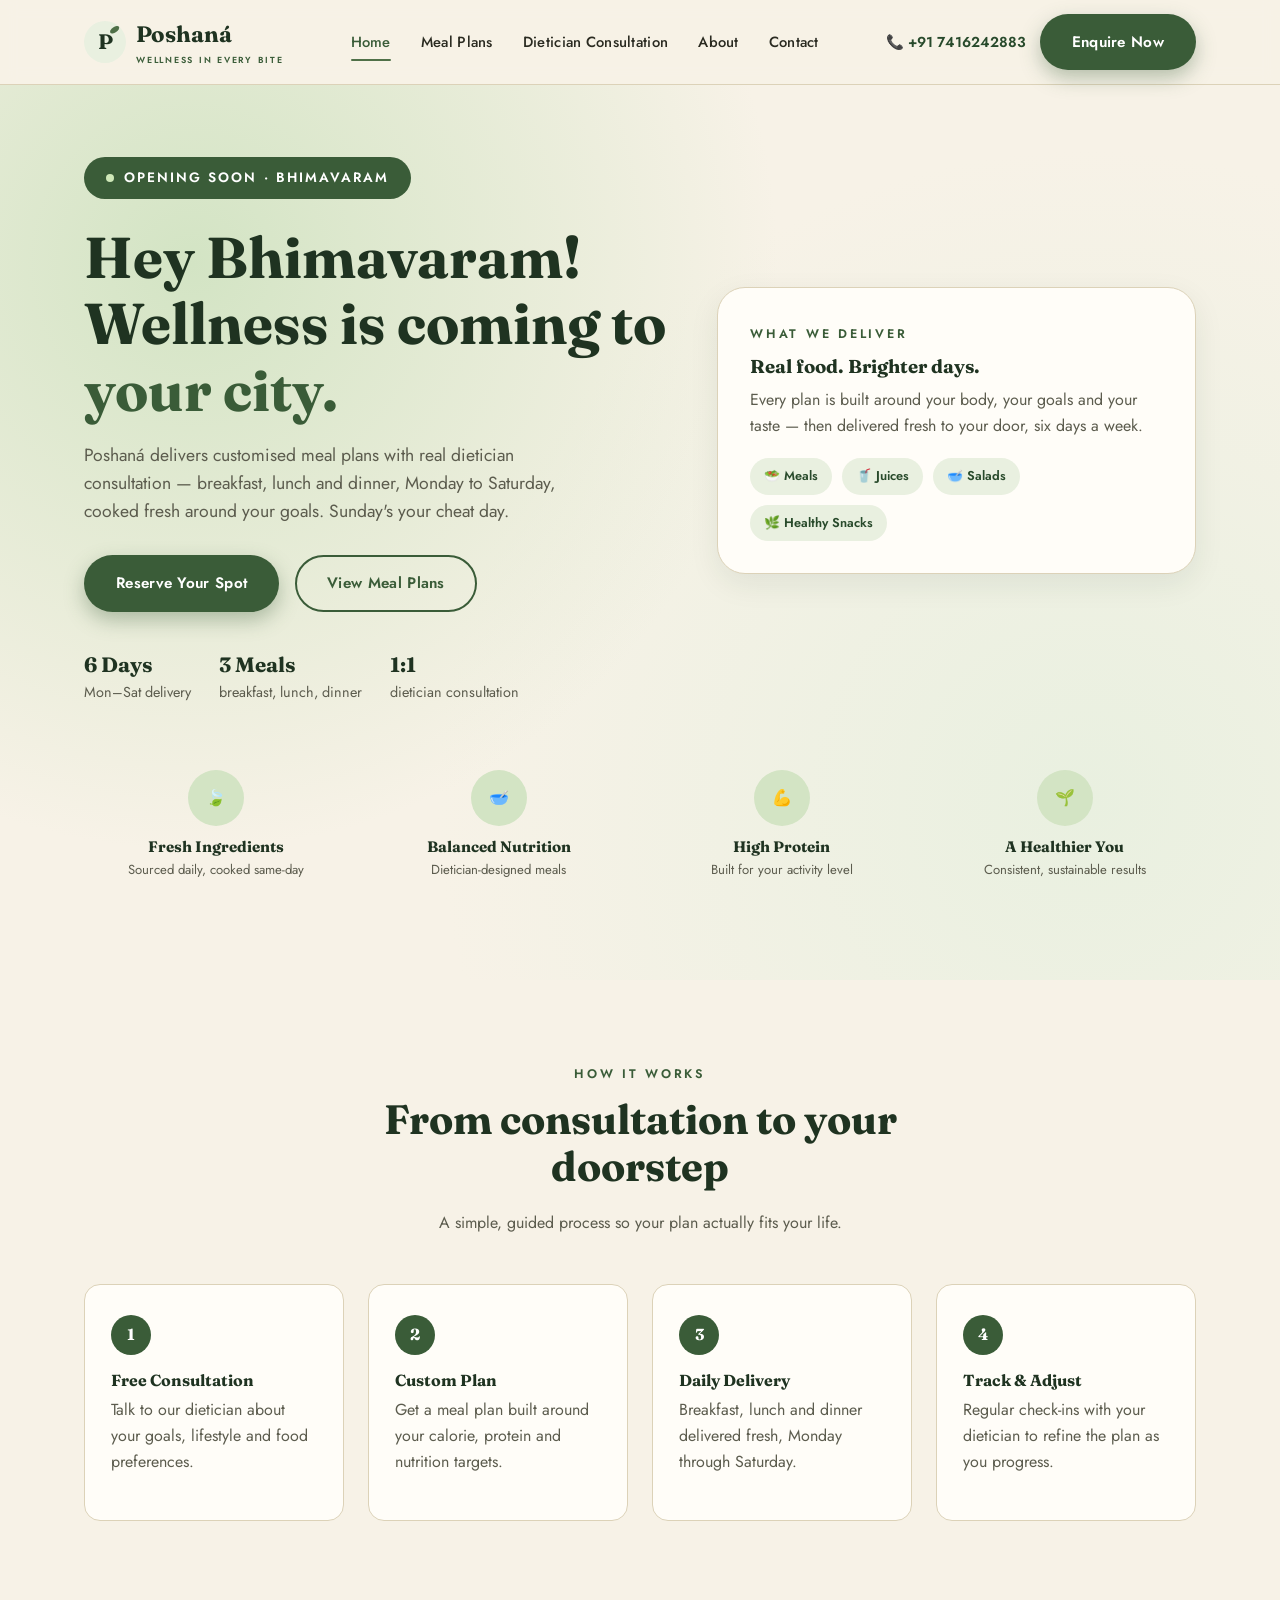
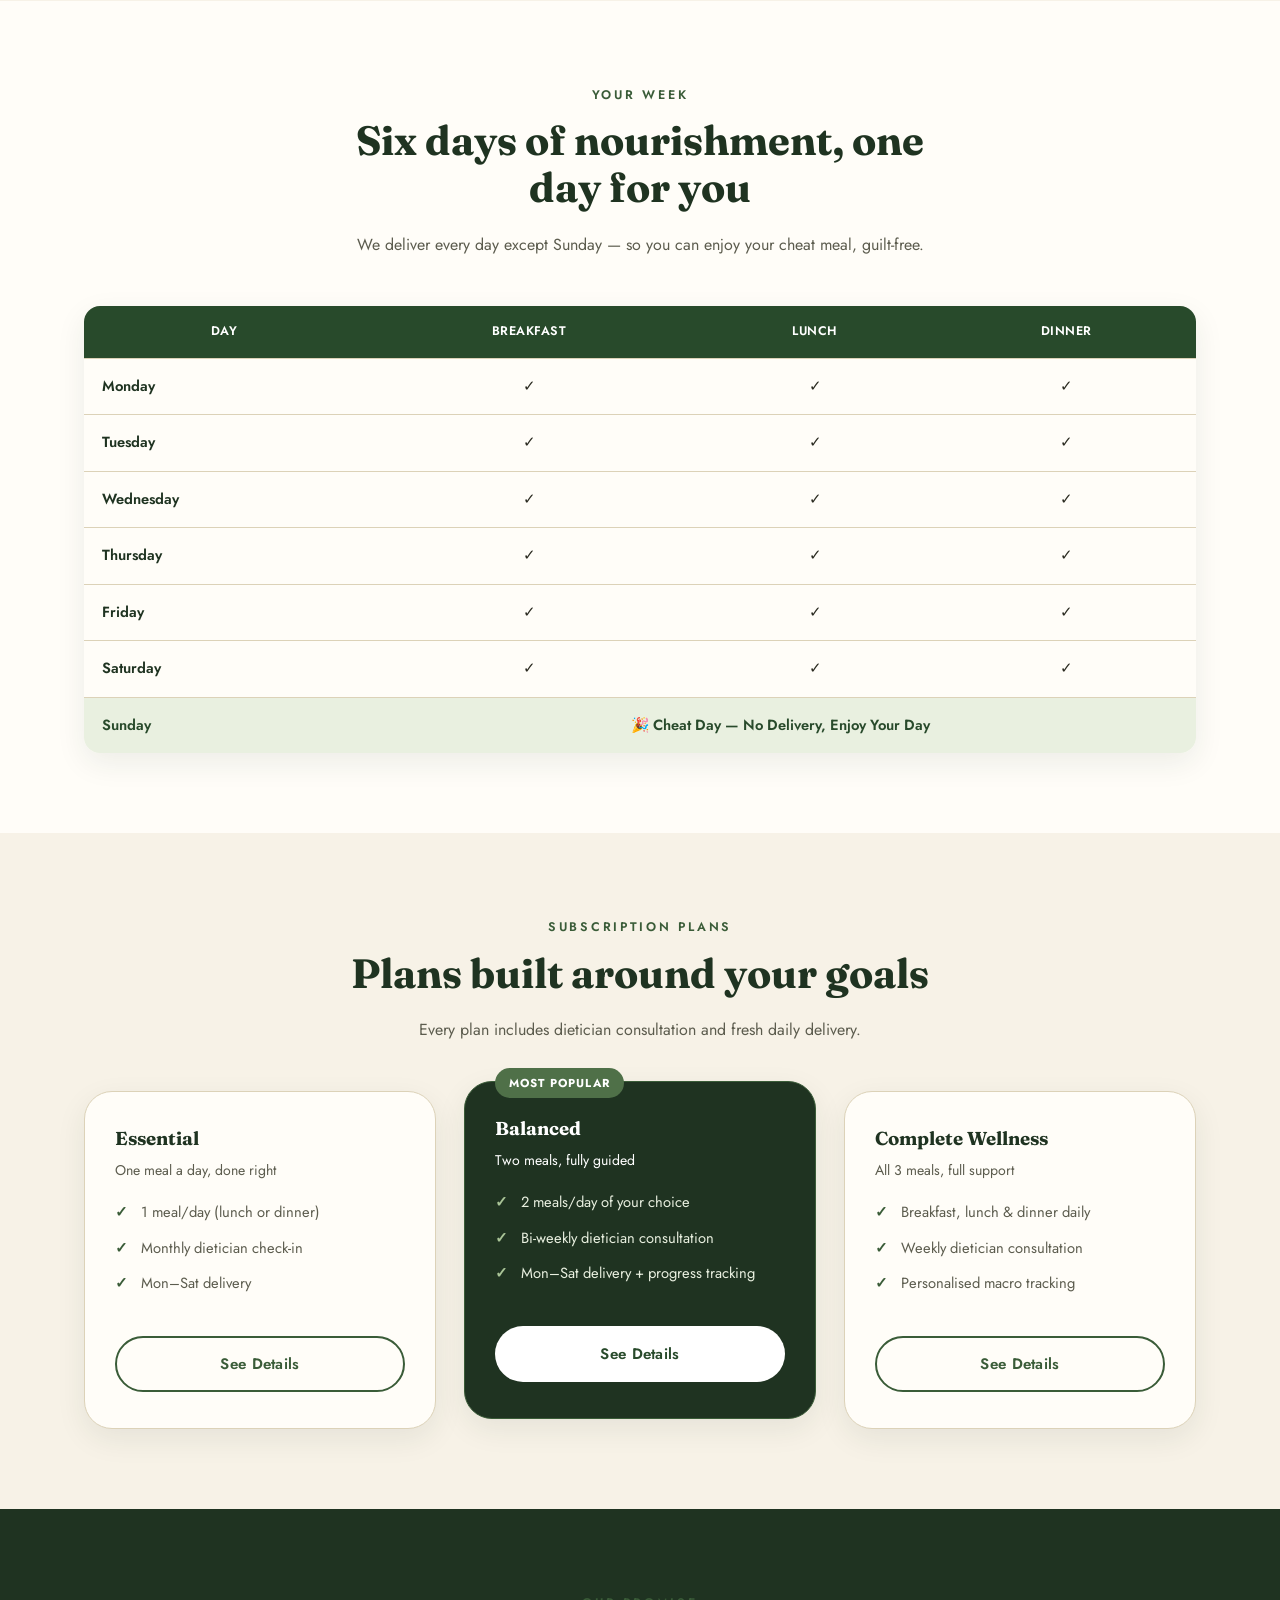
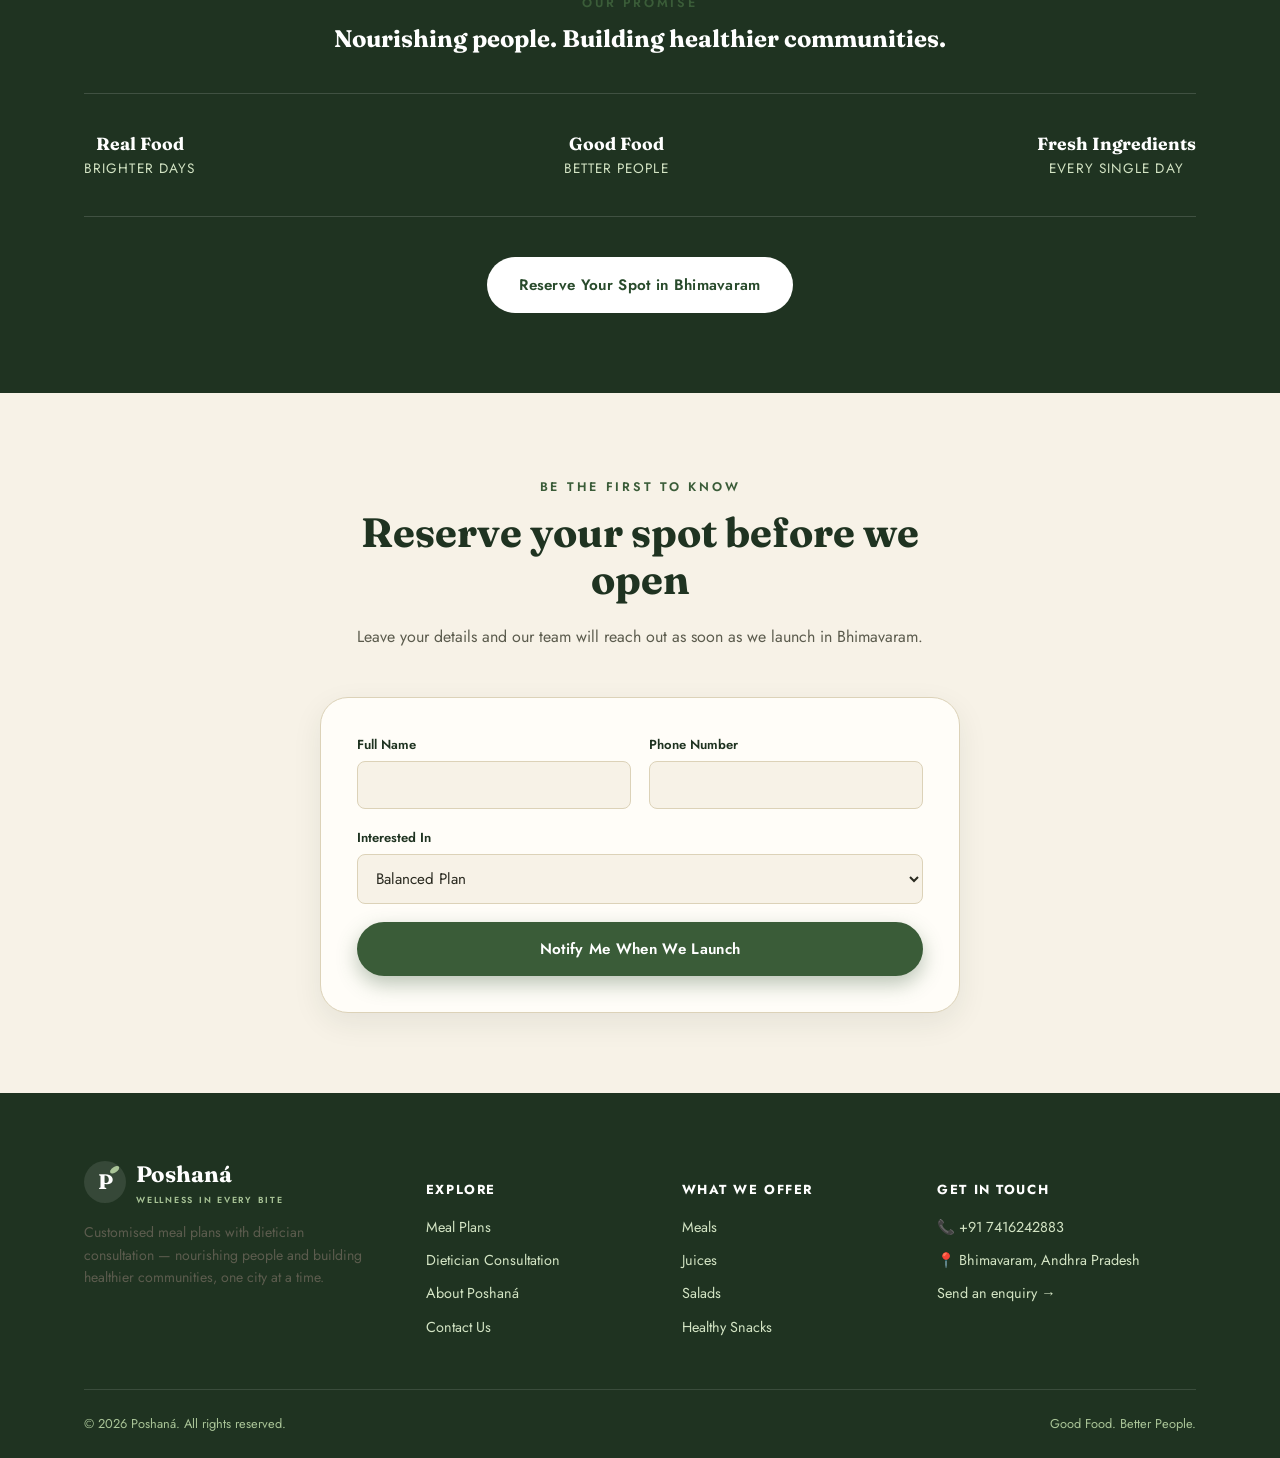
==== index.html @ fd6fdb82 "Build multi-page Poshana website Home, Meal Plans, Dietician Consultation, About and Contact pages w" ====
<!DOCTYPE html>
<html lang="en">
<head>
<meta charset="UTF-8">
<meta name="viewport" content="width=device-width, initial-scale=1.0">
<title>Poshaná | Wellness in Every Bite — Opening Soon in Bhimavaram</title>
<meta name="description" content="Poshaná delivers customised meal plans with dietician consultation — breakfast, lunch and dinner, Monday to Saturday. Opening soon in Bhimavaram.">
<link rel="icon" href="data:image/svg+xml,<svg xmlns=%22http://www.w3.org/2000/svg%22 viewBox=%220 0 48 48%22><circle cx=%2224%22 cy=%2224%22 r=%2224%22 fill=%22%23284a2b%22/><text x=%2224%22 y=%2233%22 text-anchor=%22middle%22 font-family=%22Georgia,serif%22 font-size=%2226%22 font-weight=%22700%22 fill=%22%23fff%22>P</text></svg>">
<link rel="preconnect" href="https://fonts.googleapis.com">
<link rel="preconnect" href="https://fonts.gstatic.com" crossorigin>
<link href="https://fonts.googleapis.com/css2?family=Fraunces:opsz,wght@9..144,500;9..144,600;9..144,700&family=Jost:wght@400;500;600;700&display=swap" rel="stylesheet">
<link rel="stylesheet" href="css/styles.css">
</head>
<body>

<header class="site-header">
  <nav class="nav">
    <a href="index.html" class="brand">
      <svg class="brand-mark" viewBox="0 0 48 48" xmlns="http://www.w3.org/2000/svg" aria-hidden="true">
        <circle cx="24" cy="24" r="24" fill="var(--green-100)"/>
        <text x="24" y="32" text-anchor="middle" font-family="Fraunces, serif" font-size="24" font-weight="700" fill="var(--green-900)">P</text>
        <ellipse cx="35" cy="10" rx="6" ry="3" fill="var(--green-600)" transform="rotate(-35 35 10)"/>
      </svg>
      <span class="brand-text">Poshaná<small>Wellness in Every Bite</small></span>
    </a>
    <ul class="nav-links">
      <li><a href="index.html">Home</a></li>
      <li><a href="plans.html">Meal Plans</a></li>
      <li><a href="dietician.html">Dietician Consultation</a></li>
      <li><a href="about.html">About</a></li>
      <li><a href="contact.html">Contact</a></li>
      <li class="nav-links-mobile"><a href="tel:+917416242883">📞 +91 7416242883</a></li>
      <li class="nav-links-mobile"><a href="contact.html#enquire" class="btn btn-primary btn-block">Enquire Now</a></li>
    </ul>
    <div class="nav-cta">
      <a href="tel:+917416242883" class="nav-phone nav-phone-text">📞 +91 7416242883</a>
      <a href="contact.html#enquire" class="btn btn-primary">Enquire Now</a>
      <button class="nav-toggle" aria-label="Toggle menu"><span></span><span></span><span></span></button>
    </div>
  </nav>
</header>

<section class="hero">
  <div class="container">
    <div class="hero-grid">
      <div>
        <span class="hero-badge"><span class="dot"></span> Opening Soon · Bhimavaram</span>
        <h1>Hey Bhimavaram! Wellness is coming to <span class="accent">your city.</span></h1>
        <p class="hero-lede">Poshaná delivers customised meal plans with real dietician consultation — breakfast, lunch and dinner, Monday to Saturday, cooked fresh around your goals. Sunday's your cheat day.</p>
        <div class="hero-actions">
          <a href="contact.html#enquire" class="btn btn-primary">Reserve Your Spot</a>
          <a href="plans.html" class="btn btn-outline">View Meal Plans</a>
        </div>
        <div class="hero-meta">
          <div><strong>6 Days</strong> Mon–Sat delivery</div>
          <div><strong>3 Meals</strong> breakfast, lunch, dinner</div>
          <div><strong>1:1</strong> dietician consultation</div>
        </div>
      </div>
      <div class="hero-art">
        <span class="eyebrow">What we deliver</span>
        <h3>Real food. Brighter days.</h3>
        <p>Every plan is built around your body, your goals and your taste — then delivered fresh to your door, six days a week.</p>
        <div class="hero-tags">
          <span class="hero-tag">🥗 Meals</span>
          <span class="hero-tag">🥤 Juices</span>
          <span class="hero-tag">🥣 Salads</span>
          <span class="hero-tag">🌿 Healthy Snacks</span>
        </div>
      </div>
    </div>

    <div class="feature-strip">
      <div class="feature-item">
        <div class="feature-icon">🍃</div>
        <h4>Fresh Ingredients</h4>
        <p>Sourced daily, cooked same-day</p>
      </div>
      <div class="feature-item">
        <div class="feature-icon">🥣</div>
        <h4>Balanced Nutrition</h4>
        <p>Dietician-designed meals</p>
      </div>
      <div class="feature-item">
        <div class="feature-icon">💪</div>
        <h4>High Protein</h4>
        <p>Built for your activity level</p>
      </div>
      <div class="feature-item">
        <div class="feature-icon">🌱</div>
        <h4>A Healthier You</h4>
        <p>Consistent, sustainable results</p>
      </div>
    </div>
  </div>
</section>

<section class="section">
  <div class="container">
    <div class="section-header">
      <span class="eyebrow">How it works</span>
      <h2>From consultation to your doorstep</h2>
      <p>A simple, guided process so your plan actually fits your life.</p>
    </div>
    <div class="grid-4">
      <div class="step-card">
        <div class="step-num">1</div>
        <h4>Free Consultation</h4>
        <p>Talk to our dietician about your goals, lifestyle and food preferences.</p>
      </div>
      <div class="step-card">
        <div class="step-num">2</div>
        <h4>Custom Plan</h4>
        <p>Get a meal plan built around your calorie, protein and nutrition targets.</p>
      </div>
      <div class="step-card">
        <div class="step-num">3</div>
        <h4>Daily Delivery</h4>
        <p>Breakfast, lunch and dinner delivered fresh, Monday through Saturday.</p>
      </div>
      <div class="step-card">
        <div class="step-num">4</div>
        <h4>Track & Adjust</h4>
        <p>Regular check-ins with your dietician to refine the plan as you progress.</p>
      </div>
    </div>
  </div>
</section>

<section class="section section-alt">
  <div class="container">
    <div class="section-header">
      <span class="eyebrow">Your week</span>
      <h2>Six days of nourishment, one day for you</h2>
      <p>We deliver every day except Sunday — so you can enjoy your cheat meal, guilt-free.</p>
    </div>
    <table class="schedule-table">
      <thead>
        <tr><th>Day</th><th>Breakfast</th><th>Lunch</th><th>Dinner</th></tr>
      </thead>
      <tbody>
        <tr><td class="day-name">Monday</td><td>✓</td><td>✓</td><td>✓</td></tr>
        <tr><td class="day-name">Tuesday</td><td>✓</td><td>✓</td><td>✓</td></tr>
        <tr><td class="day-name">Wednesday</td><td>✓</td><td>✓</td><td>✓</td></tr>
        <tr><td class="day-name">Thursday</td><td>✓</td><td>✓</td><td>✓</td></tr>
        <tr><td class="day-name">Friday</td><td>✓</td><td>✓</td><td>✓</td></tr>
        <tr><td class="day-name">Saturday</td><td>✓</td><td>✓</td><td>✓</td></tr>
        <tr class="cheat-day"><td class="day-name">Sunday</td><td colspan="3">🎉 Cheat Day — No Delivery, Enjoy Your Day</td></tr>
      </tbody>
    </table>
  </div>
</section>

<section class="section">
  <div class="container">
    <div class="section-header">
      <span class="eyebrow">Subscription plans</span>
      <h2>Plans built around your goals</h2>
      <p>Every plan includes dietician consultation and fresh daily delivery.</p>
    </div>
    <div class="grid-3">
      <div class="plan-card">
        <h3>Essential</h3>
        <p class="plan-tagline">One meal a day, done right</p>
        <ul class="plan-feature-list">
          <li>1 meal/day (lunch or dinner)</li>
          <li>Monthly dietician check-in</li>
          <li>Mon–Sat delivery</li>
        </ul>
        <a href="plans.html" class="btn btn-outline btn-block">See Details</a>
      </div>
      <div class="plan-card featured">
        <span class="plan-badge">Most Popular</span>
        <h3>Balanced</h3>
        <p class="plan-tagline">Two meals, fully guided</p>
        <ul class="plan-feature-list">
          <li>2 meals/day of your choice</li>
          <li>Bi-weekly dietician consultation</li>
          <li>Mon–Sat delivery + progress tracking</li>
        </ul>
        <a href="plans.html" class="btn btn-light btn-block">See Details</a>
      </div>
      <div class="plan-card">
        <h3>Complete Wellness</h3>
        <p class="plan-tagline">All 3 meals, full support</p>
        <ul class="plan-feature-list">
          <li>Breakfast, lunch & dinner daily</li>
          <li>Weekly dietician consultation</li>
          <li>Personalised macro tracking</li>
        </ul>
        <a href="plans.html" class="btn btn-outline btn-block">See Details</a>
      </div>
    </div>
  </div>
</section>

<section class="section section-dark">
  <div class="container text-center">
    <span class="eyebrow">Our promise</span>
    <h2>Nourishing people. Building healthier communities.</h2>
    <div class="mission-strip">
      <div><strong>Real Food</strong>Brighter Days</div>
      <div><strong>Good Food</strong>Better People</div>
      <div><strong>Fresh Ingredients</strong>Every Single Day</div>
    </div>
    <a href="contact.html#enquire" class="btn btn-light">Reserve Your Spot in Bhimavaram</a>
  </div>
</section>

<section class="section" id="enquire">
  <div class="container">
    <div class="section-header">
      <span class="eyebrow">Be the first to know</span>
      <h2>Reserve your spot before we open</h2>
      <p>Leave your details and our team will reach out as soon as we launch in Bhimavaram.</p>
    </div>
    <div class="form-wrap" style="max-width:640px;margin:0 auto;">
      <form class="enquiry-form" data-source="home-hero">
        <div class="form-row">
          <div class="field">
            <label for="h-name">Full Name</label>
            <input type="text" id="h-name" name="name" required>
          </div>
          <div class="field">
            <label for="h-phone">Phone Number</label>
            <input type="tel" id="h-phone" name="phone" required>
          </div>
        </div>
        <div class="field">
          <label for="h-plan">Interested In</label>
          <select id="h-plan" name="plan">
            <option value="Essential">Essential Plan</option>
            <option value="Balanced" selected>Balanced Plan</option>
            <option value="Complete Wellness">Complete Wellness Plan</option>
            <option value="Not sure yet">Not sure yet</option>
          </select>
        </div>
        <button type="submit" class="btn btn-primary btn-block">Notify Me When We Launch</button>
        <p class="form-status"></p>
      </form>
    </div>
  </div>
</section>

<footer class="site-footer">
  <div class="container">
    <div class="footer-grid">
      <div class="footer-brand">
        <a href="index.html" class="brand">
          <svg class="brand-mark" viewBox="0 0 48 48" xmlns="http://www.w3.org/2000/svg" aria-hidden="true">
            <circle cx="24" cy="24" r="24" fill="rgba(255,255,255,0.1)"/>
            <text x="24" y="32" text-anchor="middle" font-family="Fraunces, serif" font-size="24" font-weight="700" fill="#fff">P</text>
            <ellipse cx="35" cy="10" rx="6" ry="3" fill="var(--green-300)" transform="rotate(-35 35 10)"/>
          </svg>
          <span class="brand-text">Poshaná<small>Wellness in Every Bite</small></span>
        </a>
        <p class="footer-about">Customised meal plans with dietician consultation — nourishing people and building healthier communities, one city at a time.</p>
      </div>
      <div class="footer-col">
        <h5>Explore</h5>
        <ul>
          <li><a href="plans.html">Meal Plans</a></li>
          <li><a href="dietician.html">Dietician Consultation</a></li>
          <li><a href="about.html">About Poshaná</a></li>
          <li><a href="contact.html">Contact Us</a></li>
        </ul>
      </div>
      <div class="footer-col">
        <h5>What We Offer</h5>
        <ul>
          <li>Meals</li>
          <li>Juices</li>
          <li>Salads</li>
          <li>Healthy Snacks</li>
        </ul>
      </div>
      <div class="footer-col">
        <h5>Get In Touch</h5>
        <ul>
          <li>📞 <a href="tel:+917416242883">+91 7416242883</a></li>
          <li>📍 Bhimavaram, Andhra Pradesh</li>
          <li><a href="contact.html#enquire">Send an enquiry →</a></li>
        </ul>
      </div>
    </div>
    <div class="footer-bottom">
      <span>© <span class="current-year">2026</span> Poshaná. All rights reserved.</span>
      <span>Good Food. Better People.</span>
    </div>
  </div>
</footer>

<script type="module" src="js/firebase.js"></script>
<script src="js/script.js"></script>
</body>
</html>
---- css/styles.css ----
/* ============================================
   Poshaná — Wellness in Every Bite
   Shared stylesheet
   ============================================ */

:root {
  --cream: #f7f2e7;
  --cream-dark: #eee5d2;
  --paper: #fffdf8;
  --green-900: #1f3321;
  --green-800: #284a2b;
  --green-700: #3a5c38;
  --green-600: #4f7048;
  --green-300: #a9c497;
  --green-200: #d3e4c4;
  --green-100: #e9f0e0;
  --text: #2a2a20;
  --text-muted: #5c5c4e;
  --border: #dcd2b8;
  --shadow: 0 10px 30px rgba(31, 51, 33, 0.08);
  --radius-sm: 8px;
  --radius-md: 16px;
  --radius-lg: 28px;
  --font-display: "Fraunces", Georgia, serif;
  --font-body: "Jost", "Segoe UI", sans-serif;
}

* { box-sizing: border-box; }

html { scroll-behavior: smooth; }

body {
  margin: 0;
  font-family: var(--font-body);
  color: var(--text);
  background: var(--cream);
  line-height: 1.6;
}

img { max-width: 100%; display: block; }

a { color: inherit; text-decoration: none; }

ul { margin: 0; padding: 0; list-style: none; }

h1, h2, h3, h4 {
  font-family: var(--font-display);
  color: var(--green-900);
  margin: 0 0 0.5em;
  line-height: 1.15;
}

p { margin: 0 0 1em; color: var(--text-muted); }

.container {
  width: 100%;
  max-width: 1160px;
  margin: 0 auto;
  padding: 0 24px;
}

.eyebrow {
  display: inline-block;
  font-family: var(--font-body);
  font-size: 0.78rem;
  font-weight: 600;
  letter-spacing: 0.22em;
  text-transform: uppercase;
  color: var(--green-700);
  margin-bottom: 0.9em;
}

.section {
  padding: 80px 0;
}

.section-header {
  max-width: 640px;
  margin: 0 auto 48px;
  text-align: center;
}

.section-header h2 { font-size: clamp(1.8rem, 3.2vw, 2.6rem); }

.section-alt { background: var(--paper); }

.section-dark {
  background: var(--green-900);
  color: var(--green-100);
}
.section-dark h2, .section-dark h3 { color: #fff; }
.section-dark p { color: var(--green-200); }

/* Buttons */
.btn {
  display: inline-flex;
  align-items: center;
  gap: 8px;
  padding: 14px 30px;
  border-radius: 999px;
  font-family: var(--font-body);
  font-weight: 600;
  font-size: 0.95rem;
  letter-spacing: 0.02em;
  border: 2px solid transparent;
  cursor: pointer;
  transition: transform 0.15s ease, box-shadow 0.15s ease, background 0.15s ease, color 0.15s ease;
}
.btn:hover { transform: translateY(-2px); }

.btn-primary {
  background: var(--green-700);
  color: #fff;
  box-shadow: 0 8px 20px rgba(58, 92, 56, 0.35);
}
.btn-primary:hover { background: var(--green-800); }

.btn-outline {
  background: transparent;
  border-color: var(--green-700);
  color: var(--green-700);
}
.btn-outline:hover { background: var(--green-700); color: #fff; }

.btn-light {
  background: #fff;
  color: var(--green-800);
}
.btn-light:hover { background: var(--green-100); }

.btn-block { width: 100%; justify-content: center; }

/* ============ Header ============ */
.site-header {
  position: sticky;
  top: 0;
  z-index: 50;
  background: rgba(247, 242, 231, 0.92);
  backdrop-filter: blur(8px);
  border-bottom: 1px solid var(--border);
}

.nav {
  display: flex;
  align-items: center;
  justify-content: space-between;
  padding: 14px 24px;
  max-width: 1160px;
  margin: 0 auto;
}

.brand { display: flex; align-items: center; gap: 10px; }
.brand-mark {
  width: 42px;
  height: 42px;
  flex-shrink: 0;
}
.brand-text {
  font-family: var(--font-display);
  font-weight: 700;
  font-size: 1.4rem;
  color: var(--green-900);
}
.brand-text small {
  display: block;
  font-family: var(--font-body);
  font-size: 0.55rem;
  font-weight: 600;
  letter-spacing: 0.2em;
  color: var(--green-700);
  text-transform: uppercase;
}

.nav-links {
  display: flex;
  align-items: center;
  gap: 30px;
}
.nav-links a {
  font-size: 0.92rem;
  font-weight: 500;
  letter-spacing: 0.02em;
  color: var(--text);
  position: relative;
  padding: 6px 0;
}
.nav-links a:hover, .nav-links a.active { color: var(--green-700); }
.nav-links a.active::after {
  content: "";
  position: absolute;
  left: 0; right: 0; bottom: -2px;
  height: 2px;
  background: var(--green-600);
  border-radius: 2px;
}

.nav-cta { display: flex; align-items: center; gap: 14px; }
.nav-phone {
  display: flex;
  align-items: center;
  gap: 6px;
  font-size: 0.9rem;
  font-weight: 600;
  color: var(--green-800);
}

.nav-toggle {
  display: none;
  flex-direction: column;
  gap: 5px;
  background: none;
  border: none;
  cursor: pointer;
  padding: 6px;
}
.nav-toggle span {
  width: 24px;
  height: 2px;
  background: var(--green-900);
  border-radius: 2px;
}

/* ============ Hero ============ */
.hero {
  position: relative;
  overflow: hidden;
  padding: 72px 0 90px;
  background:
    radial-gradient(circle at 15% 20%, var(--green-200) 0%, transparent 45%),
    radial-gradient(circle at 85% 80%, var(--green-100) 0%, transparent 50%),
    var(--cream);
}

.hero-badge {
  display: inline-flex;
  align-items: center;
  gap: 10px;
  background: var(--green-700);
  color: #fff;
  padding: 10px 22px;
  border-radius: 999px;
  font-size: 0.85rem;
  font-weight: 600;
  letter-spacing: 0.15em;
  text-transform: uppercase;
  margin-bottom: 26px;
}
.hero-badge .dot {
  width: 8px; height: 8px;
  border-radius: 50%;
  background: #cfe8b8;
  animation: pulse 1.6s infinite;
}
@keyframes pulse {
  0%, 100% { opacity: 1; transform: scale(1); }
  50% { opacity: 0.4; transform: scale(1.4); }
}

.hero-grid {
  display: grid;
  grid-template-columns: 1.1fr 0.9fr;
  gap: 48px;
  align-items: center;
}

.hero h1 {
  font-size: clamp(2.4rem, 5vw, 3.6rem);
  margin-bottom: 0.3em;
}
.hero h1 .accent { color: var(--green-700); }

.hero-lede {
  font-size: 1.1rem;
  max-width: 480px;
}

.hero-actions {
  display: flex;
  flex-wrap: wrap;
  gap: 16px;
  margin-top: 30px;
}

.hero-meta {
  margin-top: 36px;
  display: flex;
  gap: 28px;
  flex-wrap: wrap;
}
.hero-meta div { font-size: 0.9rem; color: var(--text-muted); }
.hero-meta strong { display: block; color: var(--green-900); font-family: var(--font-display); font-size: 1.3rem; }

.hero-art {
  position: relative;
  background: var(--paper);
  border-radius: var(--radius-lg);
  box-shadow: var(--shadow);
  padding: 32px;
  border: 1px solid var(--border);
}
.hero-art-leaf {
  position: absolute;
  top: -30px; right: -20px;
  width: 90px;
  opacity: 0.5;
}
.hero-tags {
  display: flex;
  flex-wrap: wrap;
  gap: 10px;
  margin-top: 20px;
}
.hero-tag {
  background: var(--green-100);
  color: var(--green-800);
  font-size: 0.8rem;
  font-weight: 600;
  padding: 8px 14px;
  border-radius: 999px;
}

/* ============ Feature strip ============ */
.feature-strip {
  display: grid;
  grid-template-columns: repeat(4, 1fr);
  gap: 20px;
  margin-top: 56px;
}
.feature-item {
  text-align: center;
  padding: 10px;
}
.feature-icon {
  width: 56px; height: 56px;
  margin: 0 auto 12px;
  border-radius: 50%;
  background: var(--green-200);
  display: flex; align-items: center; justify-content: center;
  color: var(--green-800);
}
.feature-item h4 { font-size: 0.95rem; margin-bottom: 0.2em; }
.feature-item p { font-size: 0.82rem; margin: 0; }

/* ============ Cards ============ */
.grid-3 { display: grid; grid-template-columns: repeat(3, 1fr); gap: 28px; }
.grid-2 { display: grid; grid-template-columns: repeat(2, 1fr); gap: 28px; }
.grid-4 { display: grid; grid-template-columns: repeat(4, 1fr); gap: 24px; }

.card {
  background: var(--paper);
  border: 1px solid var(--border);
  border-radius: var(--radius-md);
  padding: 32px;
  box-shadow: var(--shadow);
}

.step-card {
  position: relative;
  background: var(--paper);
  border: 1px solid var(--border);
  border-radius: var(--radius-md);
  padding: 30px 26px;
}
.step-num {
  display: inline-flex;
  align-items: center;
  justify-content: center;
  width: 40px; height: 40px;
  border-radius: 50%;
  background: var(--green-700);
  color: #fff;
  font-family: var(--font-display);
  font-weight: 700;
  margin-bottom: 16px;
}

/* ============ Plan cards ============ */
.plan-card {
  background: var(--paper);
  border: 1px solid var(--border);
  border-radius: var(--radius-lg);
  padding: 36px 30px;
  display: flex;
  flex-direction: column;
  box-shadow: var(--shadow);
  position: relative;
}
.plan-card.featured {
  border-color: var(--green-700);
  background: var(--green-900);
  color: #fff;
  transform: translateY(-10px);
}
.plan-card.featured h3, .plan-card.featured .plan-tagline { color: #fff; }
.plan-card.featured .plan-feature-list li { color: var(--green-100); }
.plan-card.featured .plan-feature-list li::before { color: var(--green-300); }
.plan-badge {
  position: absolute;
  top: -14px; left: 30px;
  background: var(--green-600);
  color: #fff;
  font-size: 0.72rem;
  font-weight: 700;
  letter-spacing: 0.1em;
  text-transform: uppercase;
  padding: 6px 14px;
  border-radius: 999px;
}
.plan-tagline { font-size: 0.88rem; color: var(--text-muted); margin-bottom: 20px; }
.plan-feature-list { margin: 0 0 28px; flex-grow: 1; }
.plan-feature-list li {
  padding-left: 26px;
  position: relative;
  margin-bottom: 12px;
  font-size: 0.92rem;
  color: var(--text-muted);
}
.plan-feature-list li::before {
  content: "✓";
  position: absolute;
  left: 0;
  color: var(--green-700);
  font-weight: 700;
}

/* ============ Schedule table ============ */
.schedule-table {
  width: 100%;
  border-collapse: collapse;
  background: var(--paper);
  border-radius: var(--radius-md);
  overflow: hidden;
  box-shadow: var(--shadow);
}
.schedule-table th, .schedule-table td {
  padding: 16px 18px;
  text-align: center;
  border-bottom: 1px solid var(--border);
  font-size: 0.92rem;
}
.schedule-table thead th {
  background: var(--green-800);
  color: #fff;
  font-weight: 600;
  letter-spacing: 0.04em;
  text-transform: uppercase;
  font-size: 0.78rem;
}
.schedule-table tbody tr:last-child td { border-bottom: none; }
.schedule-table tbody tr.cheat-day { background: var(--green-100); }
.schedule-table tbody tr.cheat-day td { font-weight: 600; color: var(--green-800); }
.schedule-table td.day-name { font-weight: 600; text-align: left; color: var(--green-900); }

/* ============ Values / mission ============ */
.mission-strip {
  display: flex;
  justify-content: space-between;
  gap: 24px;
  flex-wrap: wrap;
  padding: 36px 0;
  border-top: 1px solid rgba(255,255,255,0.15);
  border-bottom: 1px solid rgba(255,255,255,0.15);
  margin: 40px 0;
}
.mission-strip div { font-size: 0.85rem; letter-spacing: 0.08em; text-transform: uppercase; color: var(--green-200); }
.mission-strip strong { display: block; font-family: var(--font-display); font-size: 1.1rem; color: #fff; text-transform: none; letter-spacing: 0; }

/* ============ Forms ============ */
.form-wrap {
  background: var(--paper);
  border: 1px solid var(--border);
  border-radius: var(--radius-lg);
  padding: 36px;
  box-shadow: var(--shadow);
}
.form-row { display: grid; grid-template-columns: 1fr 1fr; gap: 18px; }
.field { margin-bottom: 18px; }
.field label {
  display: block;
  font-size: 0.82rem;
  font-weight: 600;
  color: var(--green-900);
  margin-bottom: 6px;
}
.field input, .field select, .field textarea {
  width: 100%;
  padding: 12px 14px;
  border: 1px solid var(--border);
  border-radius: var(--radius-sm);
  font-family: var(--font-body);
  font-size: 0.95rem;
  background: var(--cream);
  color: var(--text);
}
.field input:focus, .field select:focus, .field textarea:focus {
  outline: 2px solid var(--green-600);
  outline-offset: 1px;
}
.field textarea { resize: vertical; min-height: 100px; }

.form-note { font-size: 0.8rem; color: var(--text-muted); margin-top: 10px; }
.form-status {
  margin-top: 14px;
  font-size: 0.9rem;
  font-weight: 600;
  display: none;
}
.form-status.success { color: var(--green-700); display: block; }
.form-status.error { color: #a33; display: block; }

/* ============ Contact info blocks ============ */
.info-block {
  display: flex;
  gap: 16px;
  align-items: flex-start;
  margin-bottom: 26px;
}
.info-icon {
  width: 46px; height: 46px;
  border-radius: 50%;
  background: var(--green-200);
  color: var(--green-800);
  display: flex; align-items: center; justify-content: center;
  flex-shrink: 0;
}
.info-block h4 { margin-bottom: 4px; font-size: 1rem; }
.info-block p { margin: 0; font-size: 0.9rem; }

.map-frame {
  width: 100%;
  height: 280px;
  border: 0;
  border-radius: var(--radius-md);
  filter: grayscale(0.2);
}

/* ============ CTA banner ============ */
.cta-banner {
  background: var(--green-700);
  border-radius: var(--radius-lg);
  padding: 54px;
  text-align: center;
  color: #fff;
}
.cta-banner h2 { color: #fff; }
.cta-banner p { color: var(--green-100); }

/* ============ Footer ============ */
.site-footer {
  background: var(--green-900);
  color: var(--green-200);
  padding: 64px 0 24px;
}
.footer-grid {
  display: grid;
  grid-template-columns: 1.4fr 1fr 1fr 1.2fr;
  gap: 40px;
  padding-bottom: 40px;
  border-bottom: 1px solid rgba(255,255,255,0.12);
}
.footer-brand .brand-text { color: #fff; }
.footer-brand .brand-text small { color: var(--green-300); }
.footer-about { font-size: 0.88rem; margin-top: 14px; max-width: 280px; }
.footer-col h5 {
  color: #fff;
  font-family: var(--font-body);
  font-size: 0.82rem;
  font-weight: 700;
  letter-spacing: 0.12em;
  text-transform: uppercase;
  margin-bottom: 16px;
}
.footer-col ul li { margin-bottom: 10px; font-size: 0.9rem; }
.footer-col ul li a:hover { color: #fff; }
.footer-bottom {
  display: flex;
  justify-content: space-between;
  flex-wrap: wrap;
  gap: 10px;
  padding-top: 24px;
  font-size: 0.8rem;
  color: var(--green-300);
}

/* ============ Page header (inner pages) ============ */
.page-header {
  padding: 56px 0 40px;
  text-align: center;
  background:
    radial-gradient(circle at 10% 10%, var(--green-200) 0%, transparent 40%),
    var(--cream);
  border-bottom: 1px solid var(--border);
}
.page-header .eyebrow { margin-bottom: 14px; }
.page-header h1 { font-size: clamp(2rem, 4vw, 2.8rem); }
.page-header p { max-width: 560px; margin: 14px auto 0; }
.breadcrumb { font-size: 0.82rem; color: var(--text-muted); margin-bottom: 18px; }
.breadcrumb a { color: var(--green-700); font-weight: 600; }

/* ============ FAQ ============ */
.faq-item {
  background: var(--paper);
  border: 1px solid var(--border);
  border-radius: var(--radius-md);
  margin-bottom: 14px;
  overflow: hidden;
}
.faq-q {
  width: 100%;
  text-align: left;
  background: none;
  border: none;
  padding: 20px 24px;
  font-family: var(--font-body);
  font-weight: 600;
  font-size: 0.98rem;
  color: var(--green-900);
  cursor: pointer;
  display: flex;
  justify-content: space-between;
  align-items: center;
  gap: 14px;
}
.faq-q .icon { transition: transform 0.2s ease; font-size: 1.2rem; color: var(--green-700); }
.faq-item.open .faq-q .icon { transform: rotate(45deg); }
.faq-a {
  max-height: 0;
  overflow: hidden;
  transition: max-height 0.25s ease;
  padding: 0 24px;
}
.faq-item.open .faq-a { max-height: 240px; padding-bottom: 20px; }
.faq-a p { margin: 0; font-size: 0.92rem; }

/* ============ Utility ============ */
.text-center { text-align: center; }
.mt-0 { margin-top: 0; }
.chip-row { display: flex; gap: 10px; flex-wrap: wrap; justify-content: center; }
.chip {
  background: var(--green-100);
  color: var(--green-800);
  font-size: 0.8rem;
  font-weight: 600;
  padding: 7px 16px;
  border-radius: 999px;
}

/* ============ Responsive ============ */
@media (max-width: 960px) {
  .hero-grid { grid-template-columns: 1fr; }
  .feature-strip { grid-template-columns: repeat(2, 1fr); }
  .grid-3, .grid-4 { grid-template-columns: repeat(2, 1fr); }
  .footer-grid { grid-template-columns: 1fr 1fr; }
  .plan-card.featured { transform: none; }
}

.nav-links-mobile { display: none; }

@media (max-width: 720px) {
  .nav-links, .nav-phone-text { display: none; }
  .nav-cta .btn-primary { display: none; }
  .nav-links.open {
    display: flex;
    position: absolute;
    top: 100%; left: 0; right: 0;
    background: var(--cream);
    flex-direction: column;
    padding: 20px 24px;
    border-bottom: 1px solid var(--border);
    gap: 16px;
  }
  .nav-links-mobile { display: block; }
  .nav-toggle { display: flex; }
  .grid-3, .grid-4, .grid-2 { grid-template-columns: 1fr; }
  .feature-strip { grid-template-columns: 1fr 1fr; }
  .form-row { grid-template-columns: 1fr; }
  .footer-grid { grid-template-columns: 1fr; }
  .mission-strip { flex-direction: column; gap: 14px; }
  .cta-banner { padding: 36px 22px; }
  .section { padding: 56px 0; }
}

@media (max-width: 400px) {
  .nav { padding: 12px 16px; }
  .brand-text { font-size: 1.15rem; }
  .brand-text small { font-size: 0.5rem; }
  .brand-mark { width: 36px; height: 36px; }
}
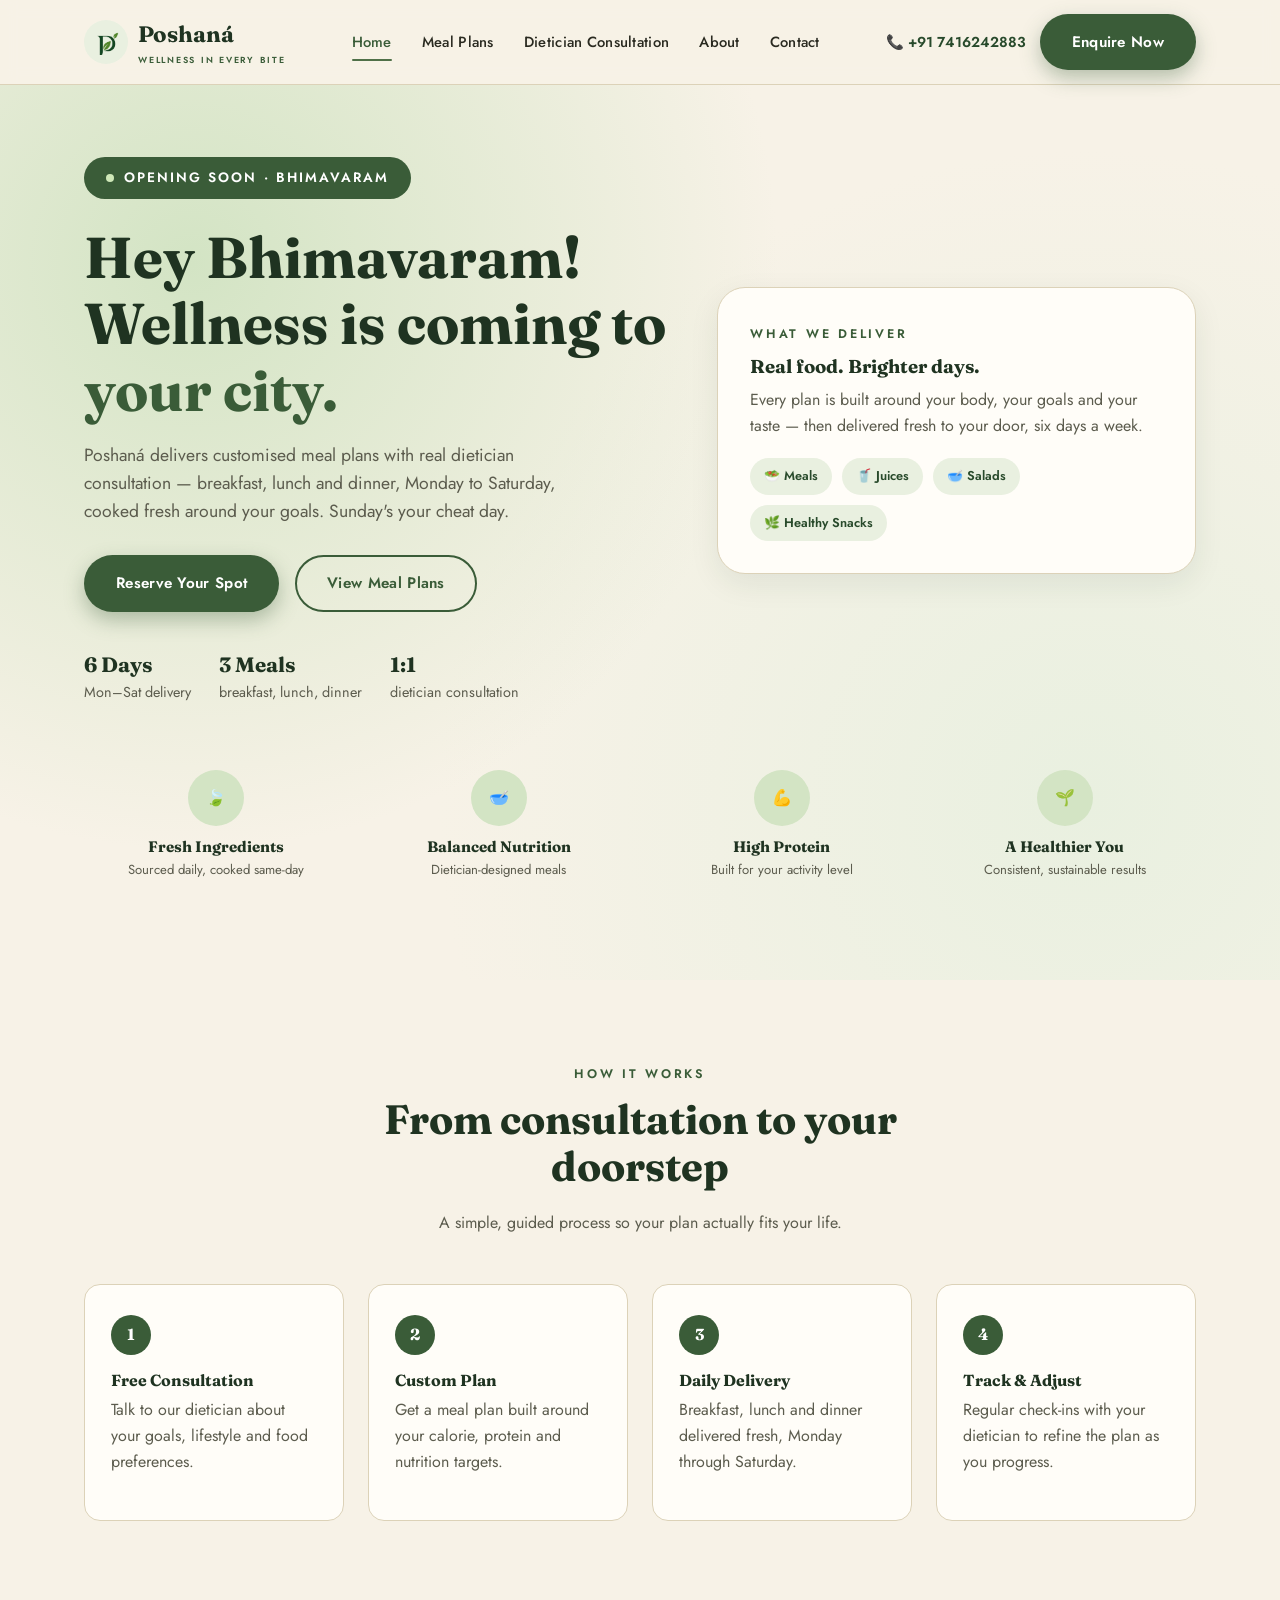
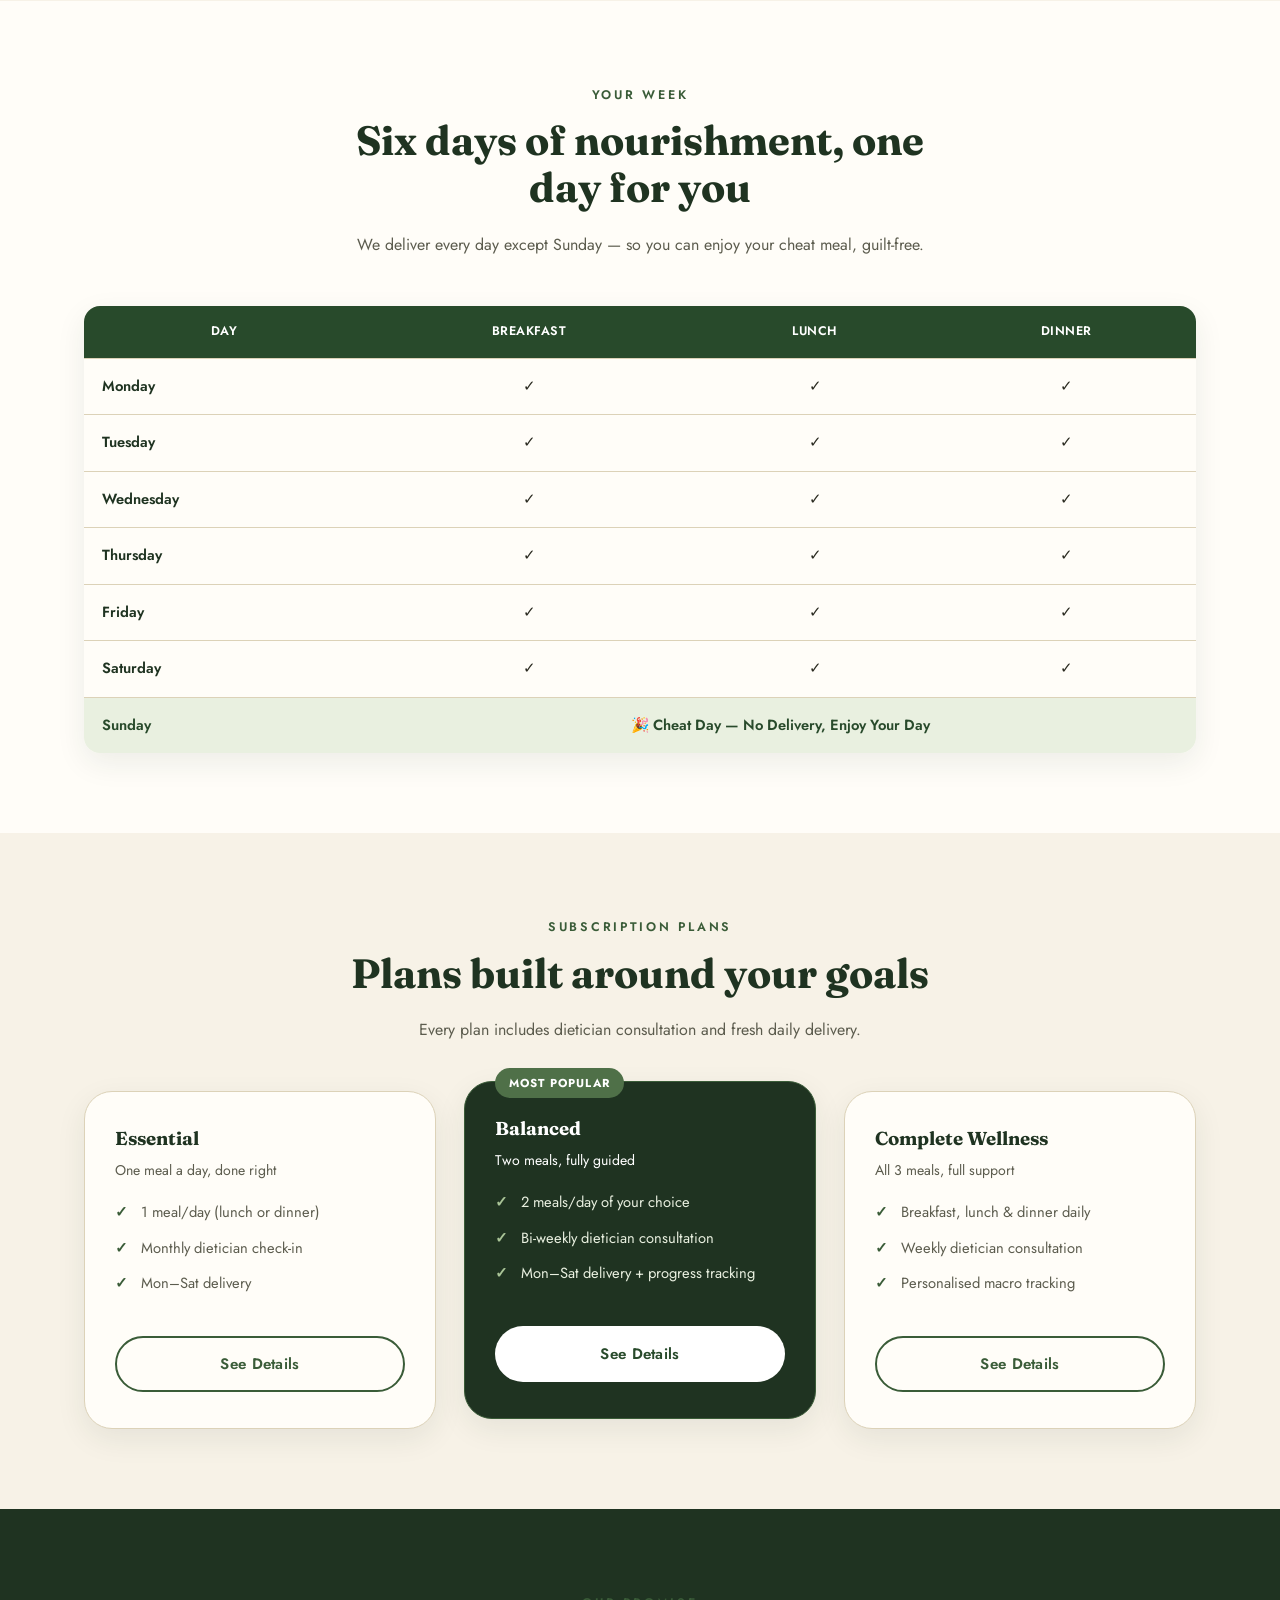
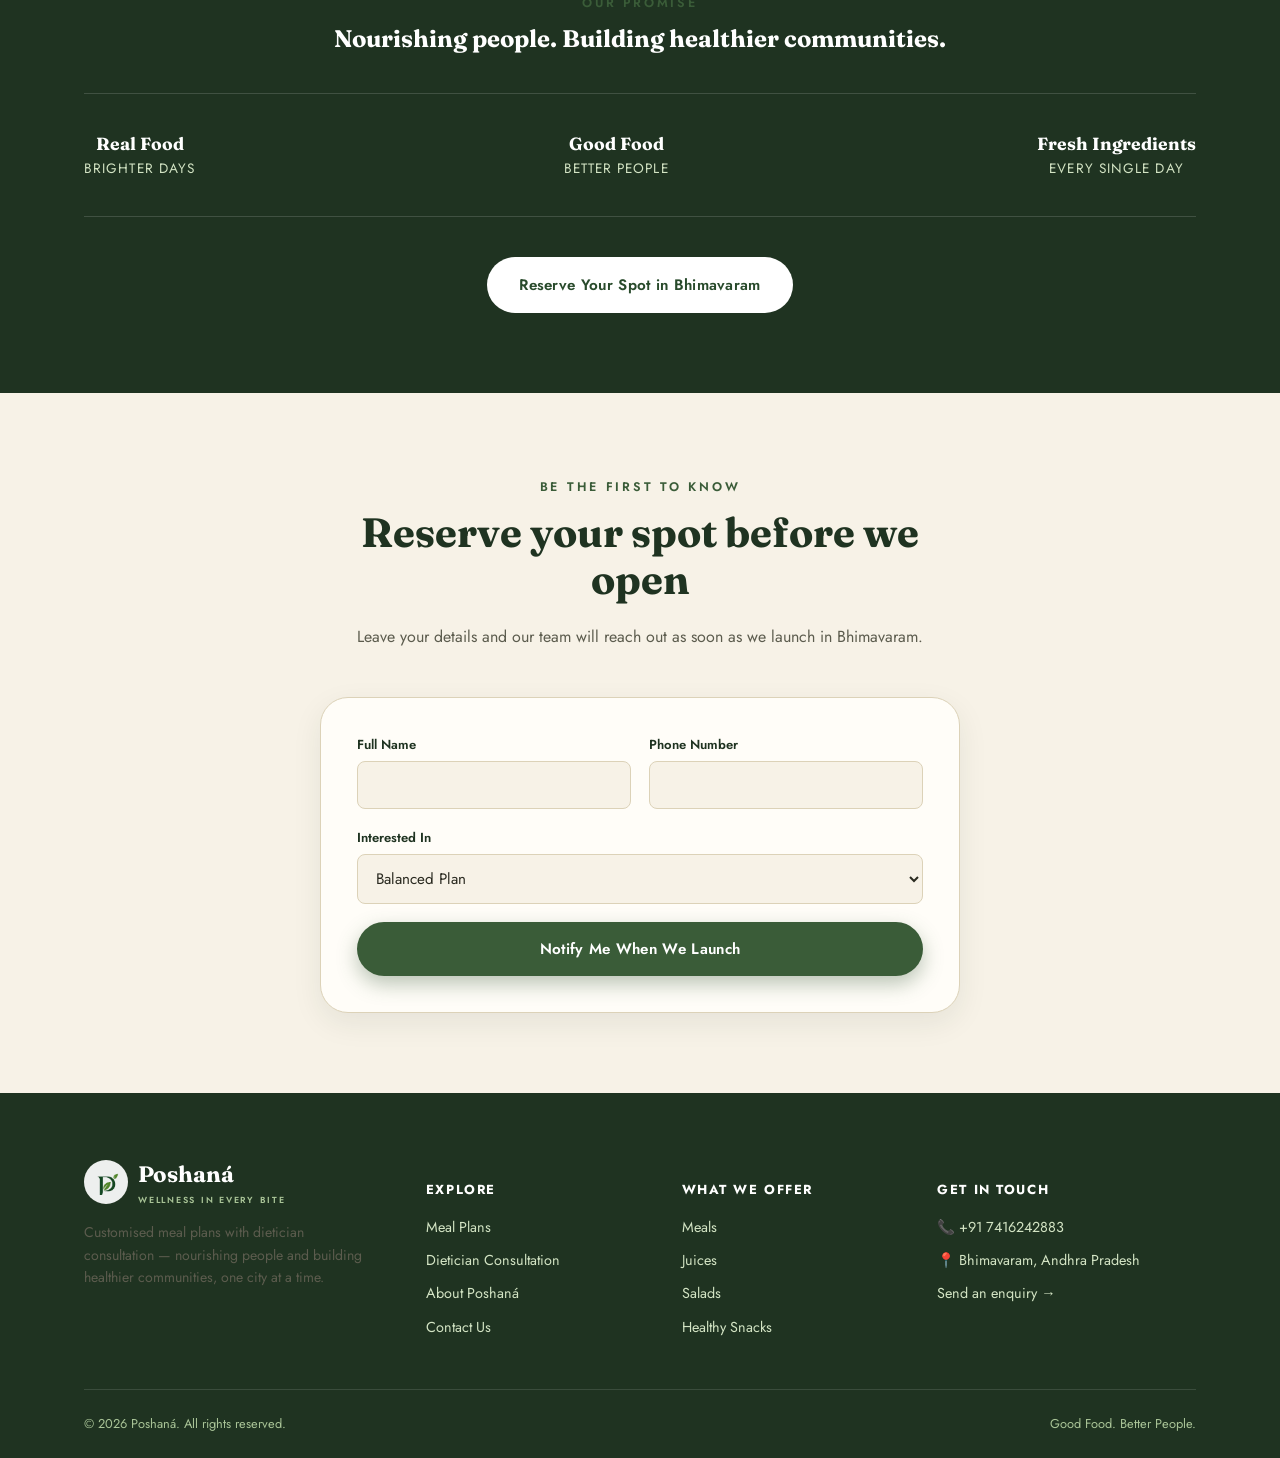
==== commit 6f51ec18: "Apply real Poshaná logo across the site Replace the placeholder inline-SVG monogram with the actual " ====
--- a/index.html
+++ b/index.html
@@ -5,7 +5,7 @@
 <meta name="viewport" content="width=device-width, initial-scale=1.0">
 <title>Poshaná | Wellness in Every Bite — Opening Soon in Bhimavaram</title>
 <meta name="description" content="Poshaná delivers customised meal plans with dietician consultation — breakfast, lunch and dinner, Monday to Saturday. Opening soon in Bhimavaram.">
-<link rel="icon" href="data:image/svg+xml,<svg xmlns=%22http://www.w3.org/2000/svg%22 viewBox=%220 0 48 48%22><circle cx=%2224%22 cy=%2224%22 r=%2224%22 fill=%22%23284a2b%22/><text x=%2224%22 y=%2233%22 text-anchor=%22middle%22 font-family=%22Georgia,serif%22 font-size=%2226%22 font-weight=%22700%22 fill=%22%23fff%22>P</text></svg>">
+<link rel="icon" type="image/png" href="assets/favicon.png">
 <link rel="preconnect" href="https://fonts.googleapis.com">
 <link rel="preconnect" href="https://fonts.gstatic.com" crossorigin>
 <link href="https://fonts.googleapis.com/css2?family=Fraunces:opsz,wght@9..144,500;9..144,600;9..144,700&family=Jost:wght@400;500;600;700&display=swap" rel="stylesheet">
@@ -16,11 +16,7 @@
 <header class="site-header">
   <nav class="nav">
     <a href="index.html" class="brand">
-      <svg class="brand-mark" viewBox="0 0 48 48" xmlns="http://www.w3.org/2000/svg" aria-hidden="true">
-        <circle cx="24" cy="24" r="24" fill="var(--green-100)"/>
-        <text x="24" y="32" text-anchor="middle" font-family="Fraunces, serif" font-size="24" font-weight="700" fill="var(--green-900)">P</text>
-        <ellipse cx="35" cy="10" rx="6" ry="3" fill="var(--green-600)" transform="rotate(-35 35 10)"/>
-      </svg>
+      <span class="brand-mark"><img src="assets/logo-icon.png" alt="Poshaná logo"></span>
       <span class="brand-text">Poshaná<small>Wellness in Every Bite</small></span>
     </a>
     <ul class="nav-links">
@@ -247,11 +243,7 @@
     <div class="footer-grid">
       <div class="footer-brand">
         <a href="index.html" class="brand">
-          <svg class="brand-mark" viewBox="0 0 48 48" xmlns="http://www.w3.org/2000/svg" aria-hidden="true">
-            <circle cx="24" cy="24" r="24" fill="rgba(255,255,255,0.1)"/>
-            <text x="24" y="32" text-anchor="middle" font-family="Fraunces, serif" font-size="24" font-weight="700" fill="#fff">P</text>
-            <ellipse cx="35" cy="10" rx="6" ry="3" fill="var(--green-300)" transform="rotate(-35 35 10)"/>
-          </svg>
+          <span class="brand-mark"><img src="assets/logo-icon.png" alt="Poshaná logo"></span>
           <span class="brand-text">Poshaná<small>Wellness in Every Bite</small></span>
         </a>
         <p class="footer-about">Customised meal plans with dietician consultation — nourishing people and building healthier communities, one city at a time.</p>
--- a/css/styles.css
+++ b/css/styles.css
@@ -151,10 +151,22 @@
 
 .brand { display: flex; align-items: center; gap: 10px; }
 .brand-mark {
-  width: 42px;
-  height: 42px;
+  width: 44px;
+  height: 44px;
   flex-shrink: 0;
-}
+  border-radius: 50%;
+  background: var(--green-100);
+  display: flex;
+  align-items: center;
+  justify-content: center;
+  padding: 7px;
+}
+.brand-mark img {
+  width: 100%;
+  height: 100%;
+  object-fit: contain;
+}
+.footer-brand .brand-mark { background: rgba(255, 255, 255, 0.92); }
 .brand-text {
   font-family: var(--font-display);
   font-weight: 700;
@@ -202,6 +214,11 @@
   font-size: 0.9rem;
   font-weight: 600;
   color: var(--green-800);
+  white-space: nowrap;
+}
+
+@media (max-width: 920px) {
+  .nav-phone-text { display: none; }
 }
 
 .nav-toggle {
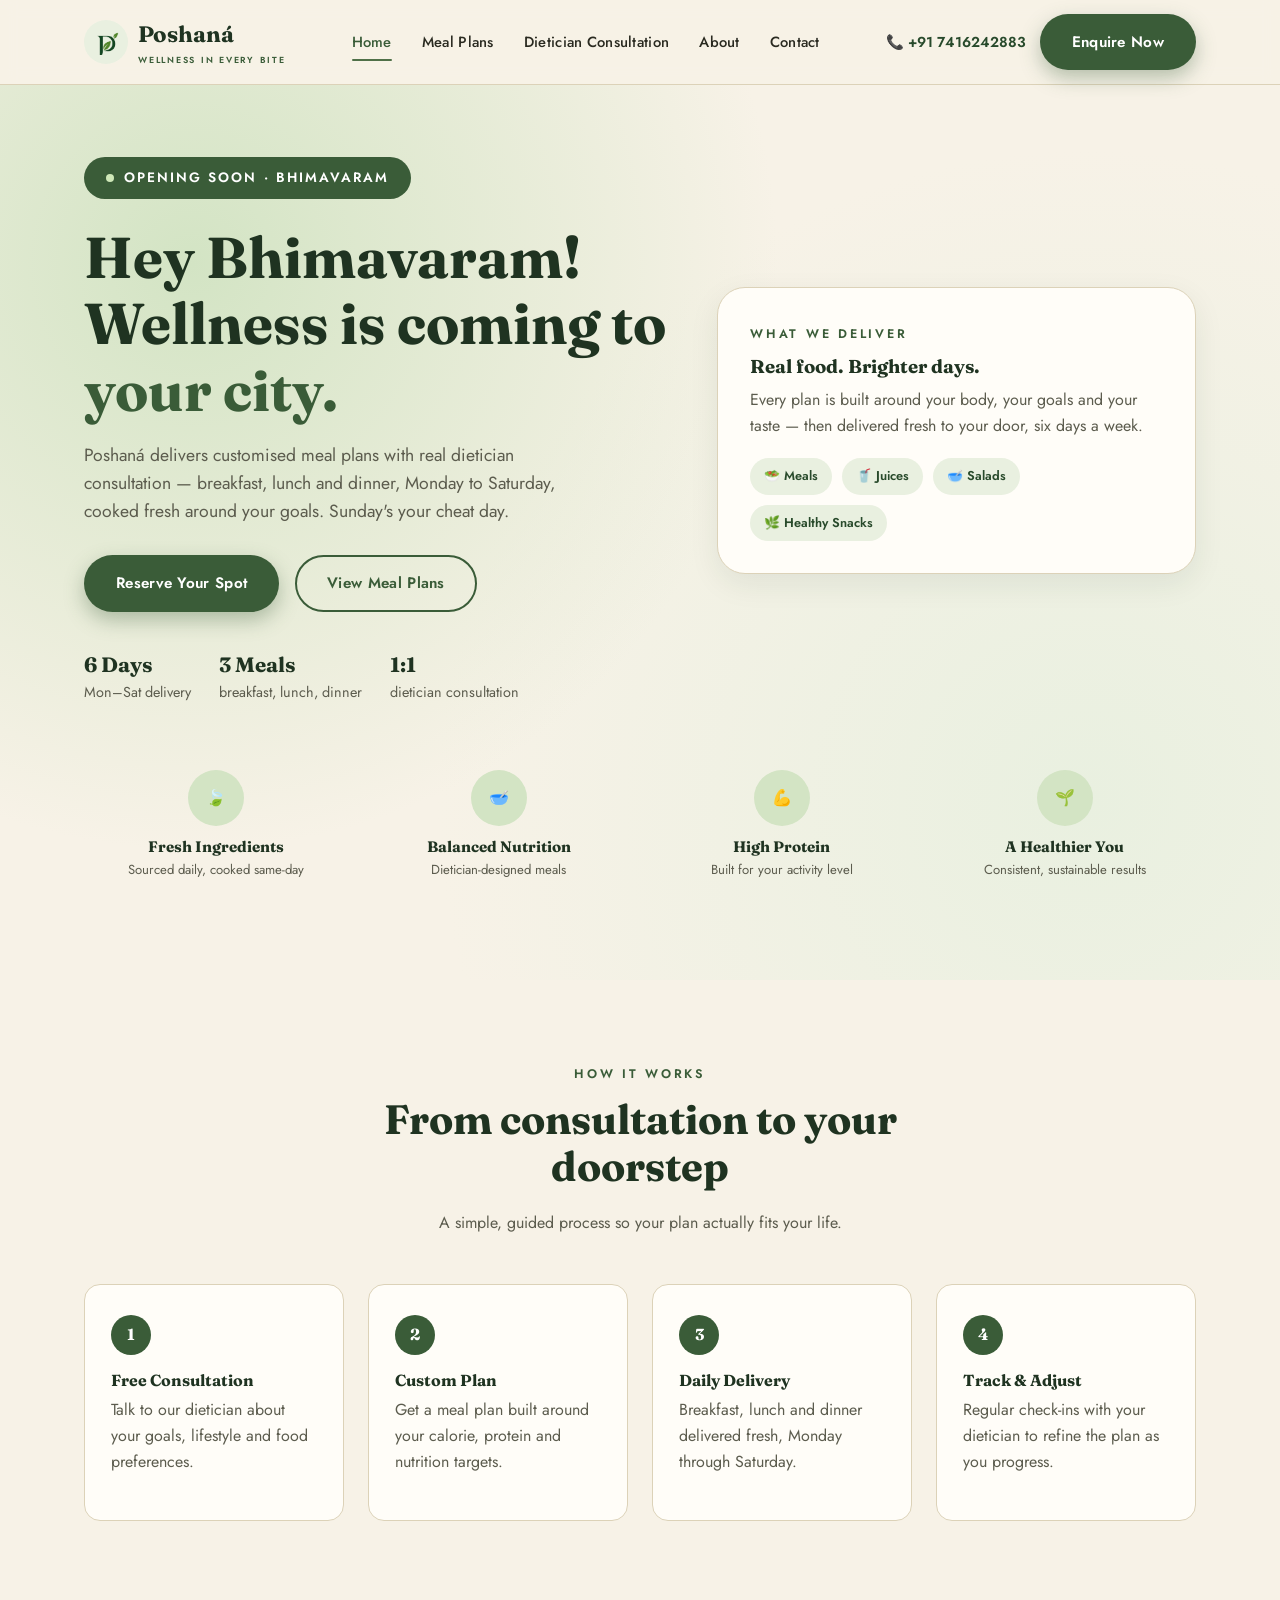
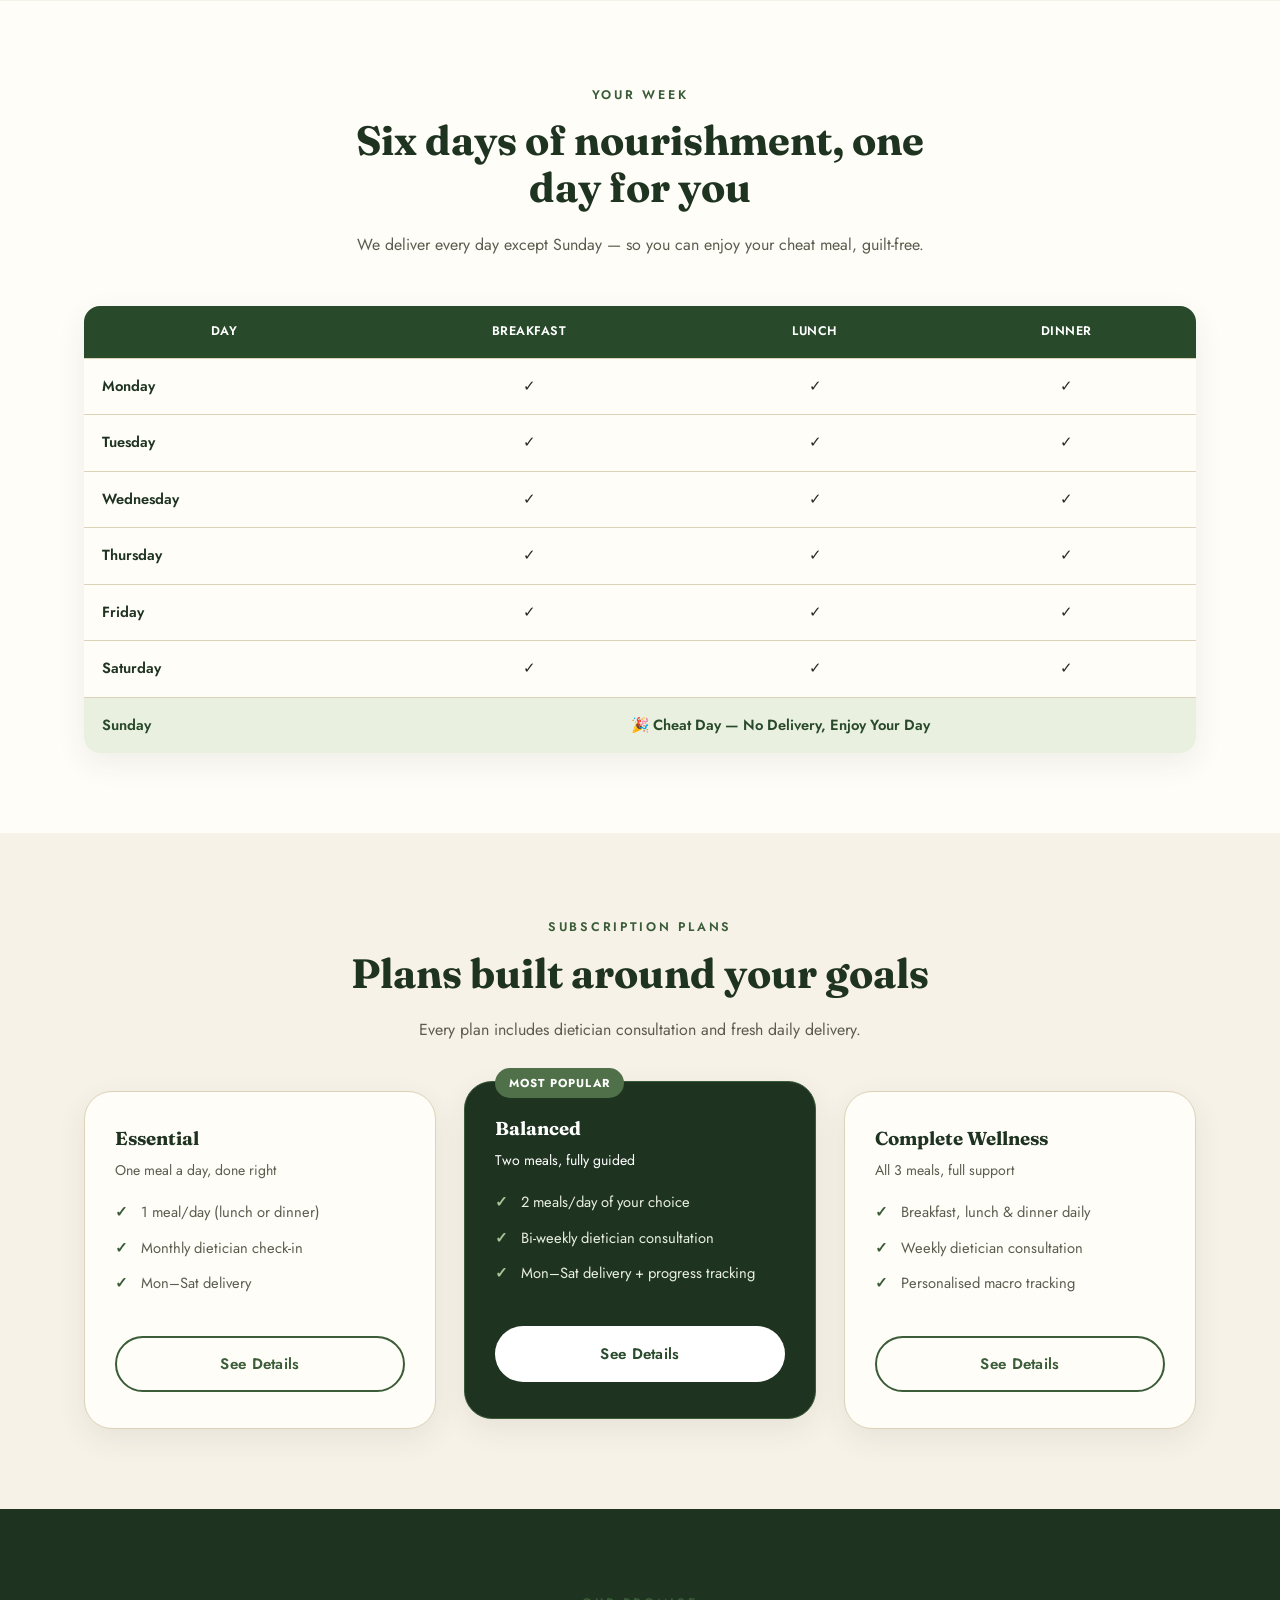
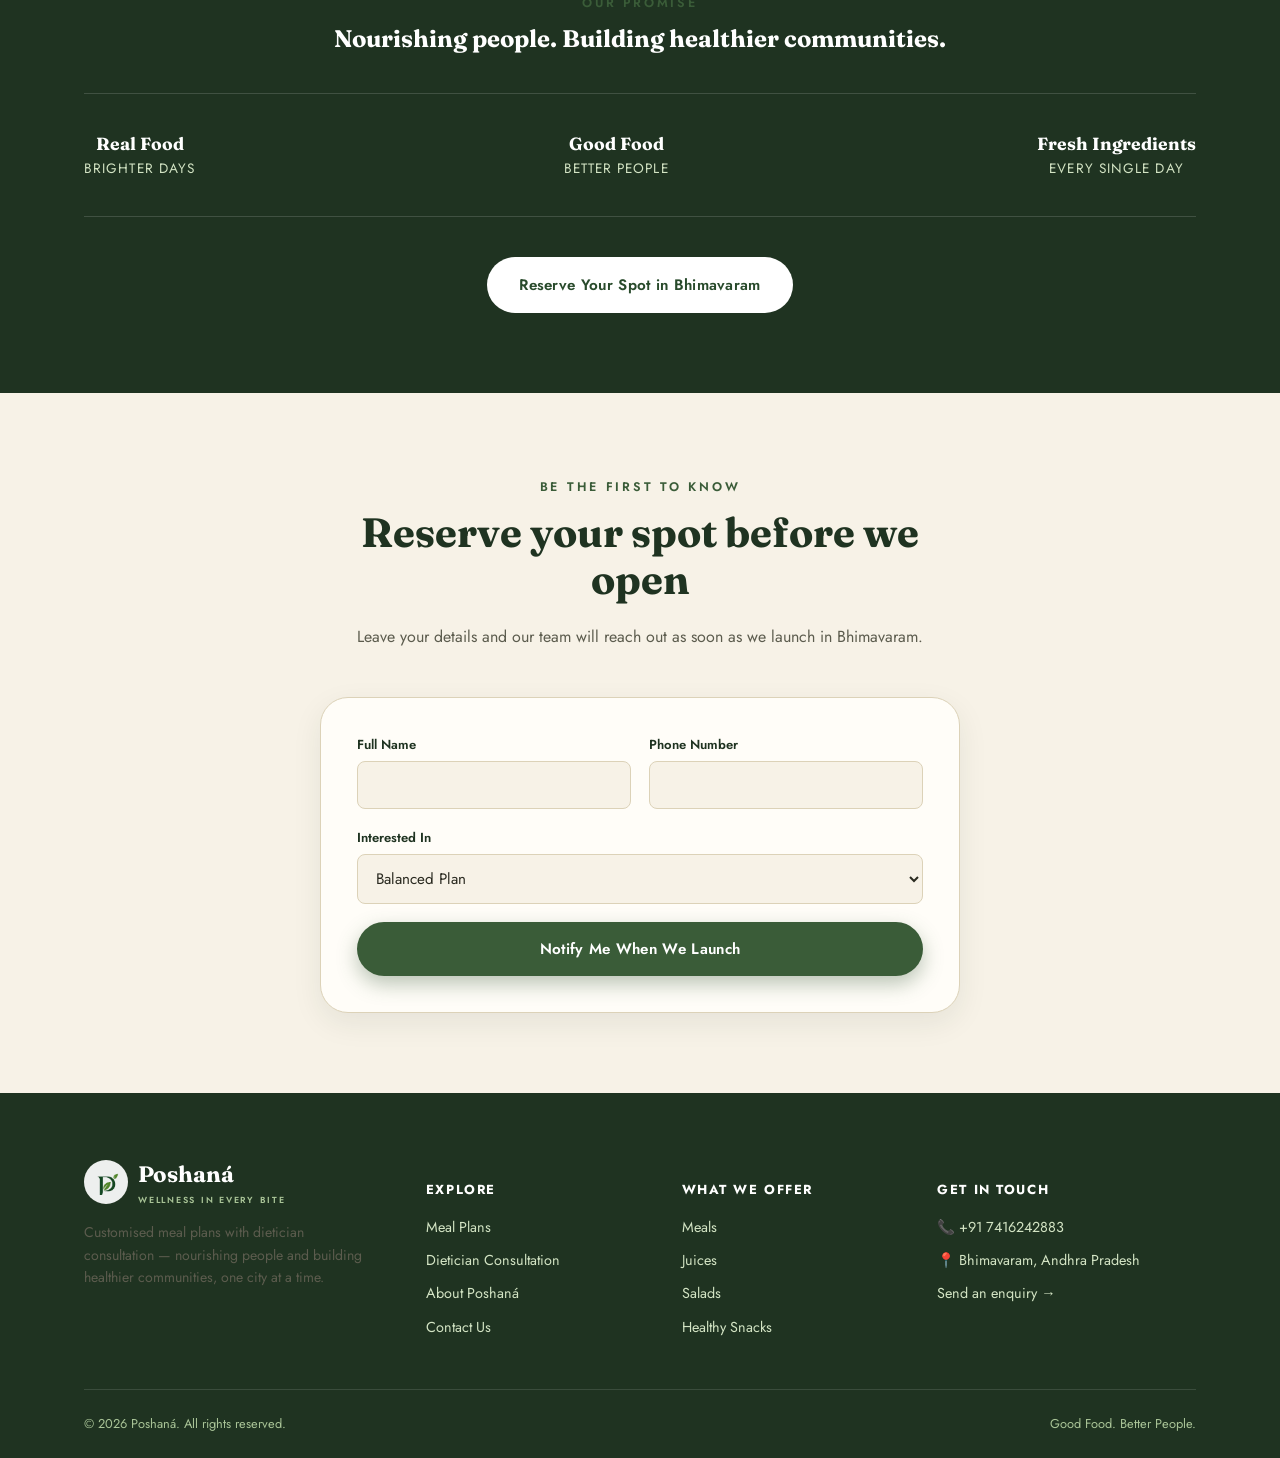
==== commit 5c338cc3: "Wire real Firebase config and fix schedule table on mobile Enquiry forms now write to the poshana-36" ====
--- a/index.html
+++ b/index.html
@@ -130,6 +130,7 @@
       <h2>Six days of nourishment, one day for you</h2>
       <p>We deliver every day except Sunday — so you can enjoy your cheat meal, guilt-free.</p>
     </div>
+    <div class="table-scroll">
     <table class="schedule-table">
       <thead>
         <tr><th>Day</th><th>Breakfast</th><th>Lunch</th><th>Dinner</th></tr>
@@ -144,6 +145,7 @@
         <tr class="cheat-day"><td class="day-name">Sunday</td><td colspan="3">🎉 Cheat Day — No Delivery, Enjoy Your Day</td></tr>
       </tbody>
     </table>
+    </div>
   </div>
 </section>
 
--- a/css/styles.css
+++ b/css/styles.css
@@ -441,19 +441,24 @@
 }
 
 /* ============ Schedule table ============ */
+.table-scroll {
+  border-radius: var(--radius-md);
+  box-shadow: var(--shadow);
+  overflow-x: auto;
+  -webkit-overflow-scrolling: touch;
+}
 .schedule-table {
   width: 100%;
+  min-width: 420px;
   border-collapse: collapse;
   background: var(--paper);
-  border-radius: var(--radius-md);
-  overflow: hidden;
-  box-shadow: var(--shadow);
 }
 .schedule-table th, .schedule-table td {
   padding: 16px 18px;
   text-align: center;
   border-bottom: 1px solid var(--border);
   font-size: 0.92rem;
+  white-space: nowrap;
 }
 .schedule-table thead th {
   background: var(--green-800);
@@ -465,8 +470,17 @@
 }
 .schedule-table tbody tr:last-child td { border-bottom: none; }
 .schedule-table tbody tr.cheat-day { background: var(--green-100); }
-.schedule-table tbody tr.cheat-day td { font-weight: 600; color: var(--green-800); }
+.schedule-table tbody tr.cheat-day td { font-weight: 600; color: var(--green-800); white-space: normal; }
 .schedule-table td.day-name { font-weight: 600; text-align: left; color: var(--green-900); }
+
+@media (max-width: 480px) {
+  .schedule-table { min-width: 0; }
+  .schedule-table th, .schedule-table td {
+    padding: 10px 8px;
+    font-size: 0.78rem;
+  }
+  .schedule-table thead th { font-size: 0.62rem; padding: 10px 6px; }
+}
 
 /* ============ Values / mission ============ */
 .mission-strip {
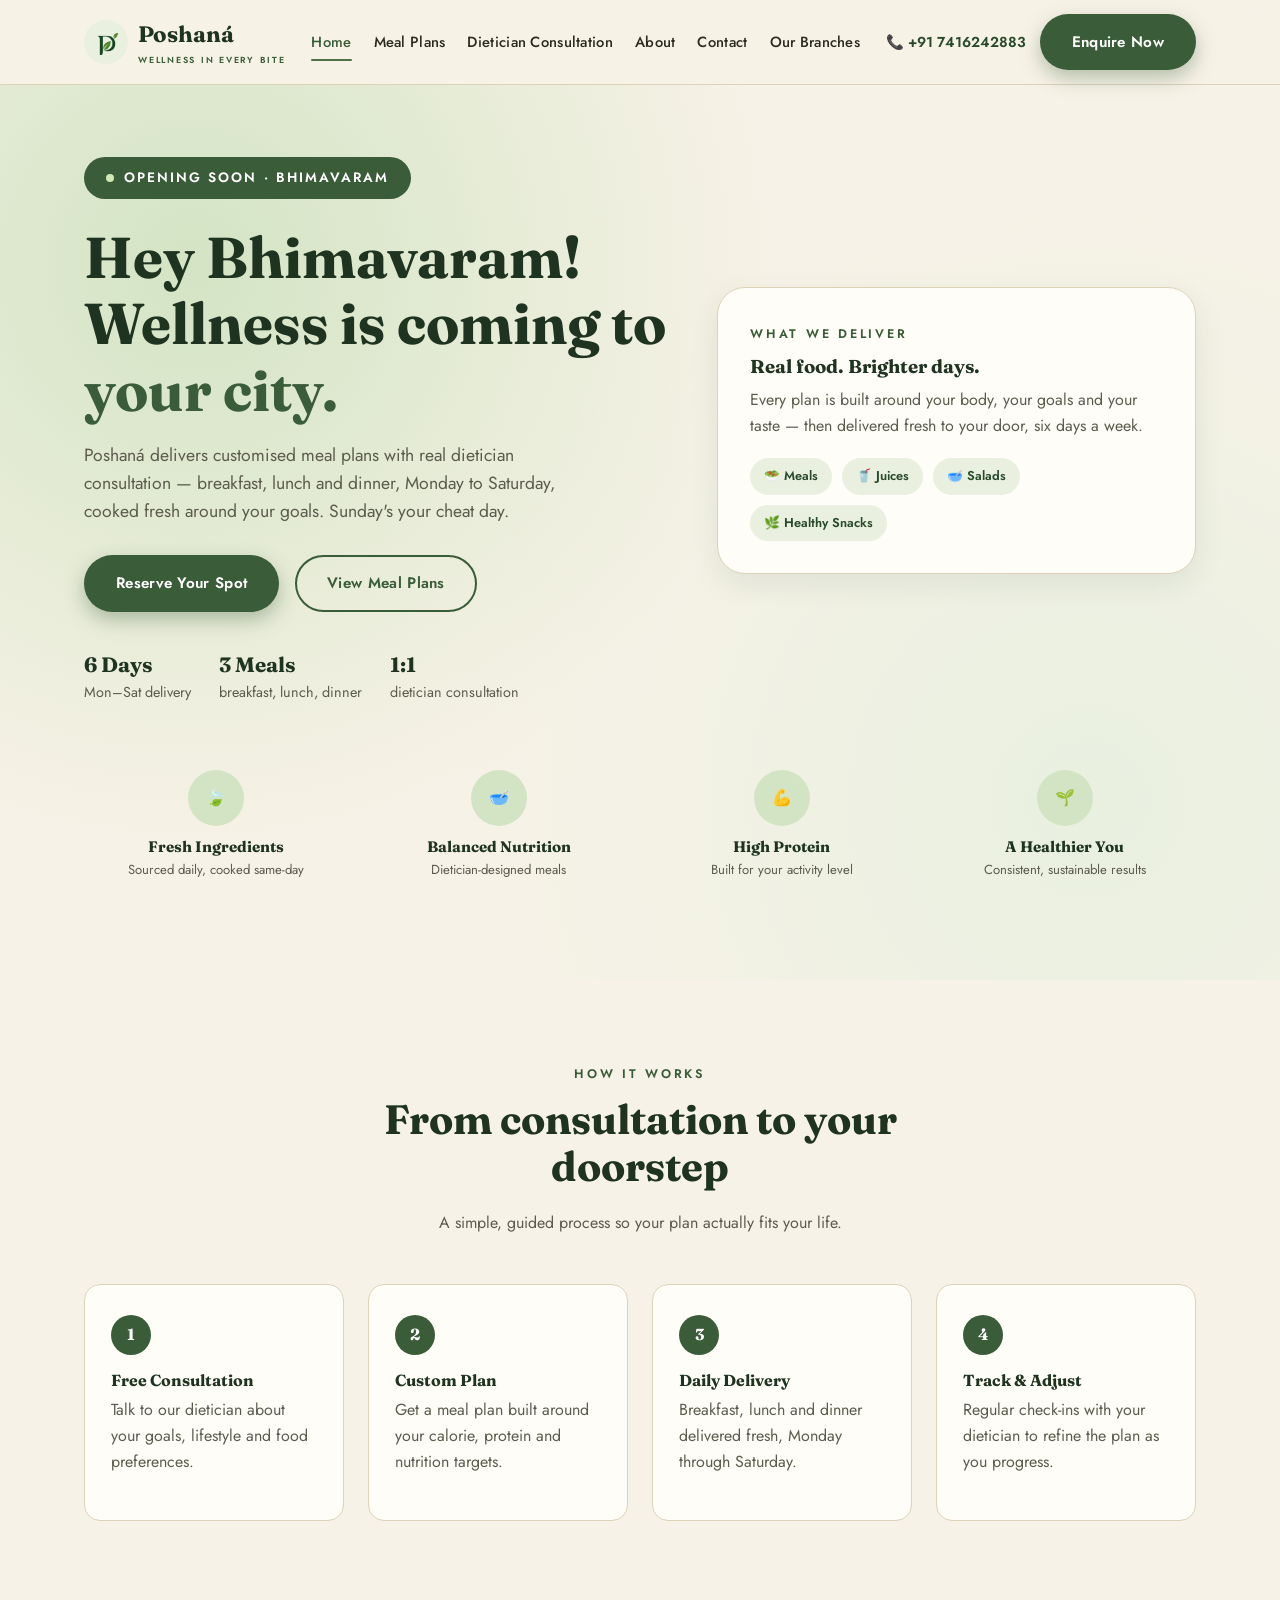
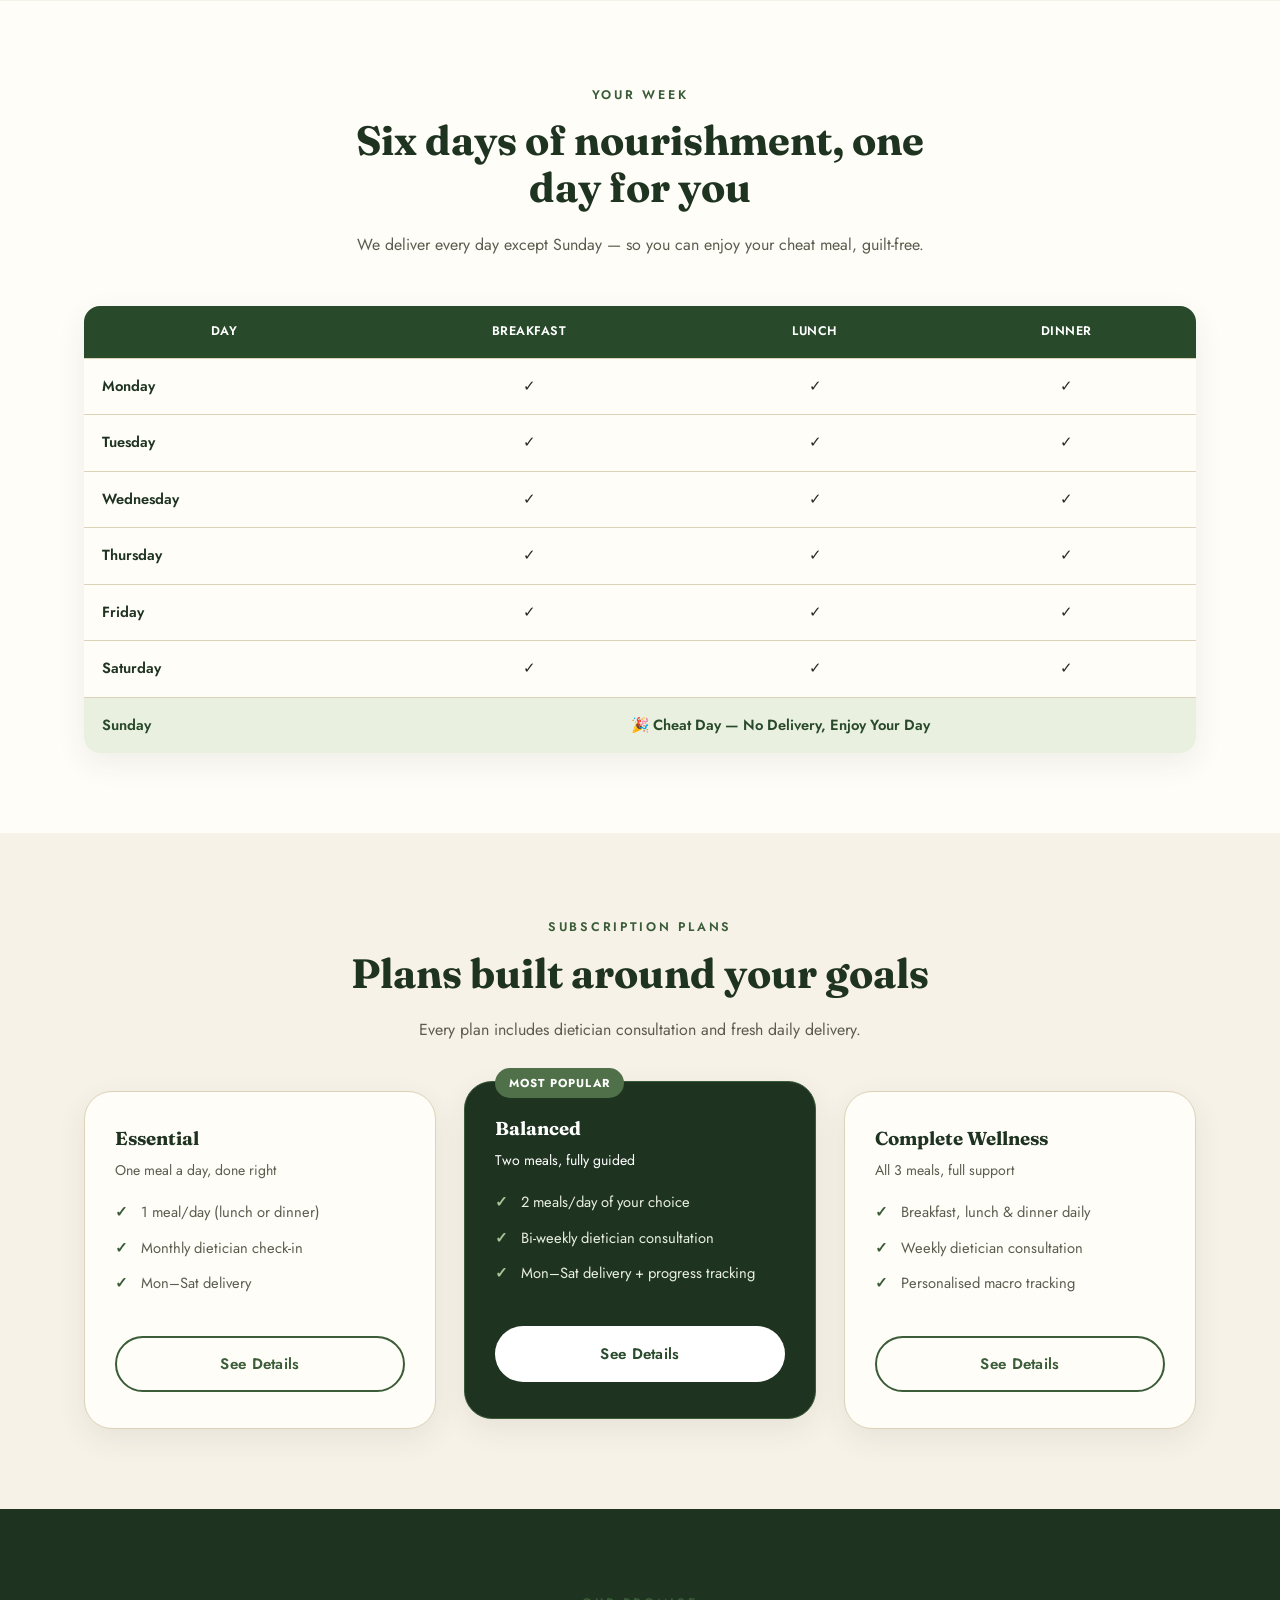
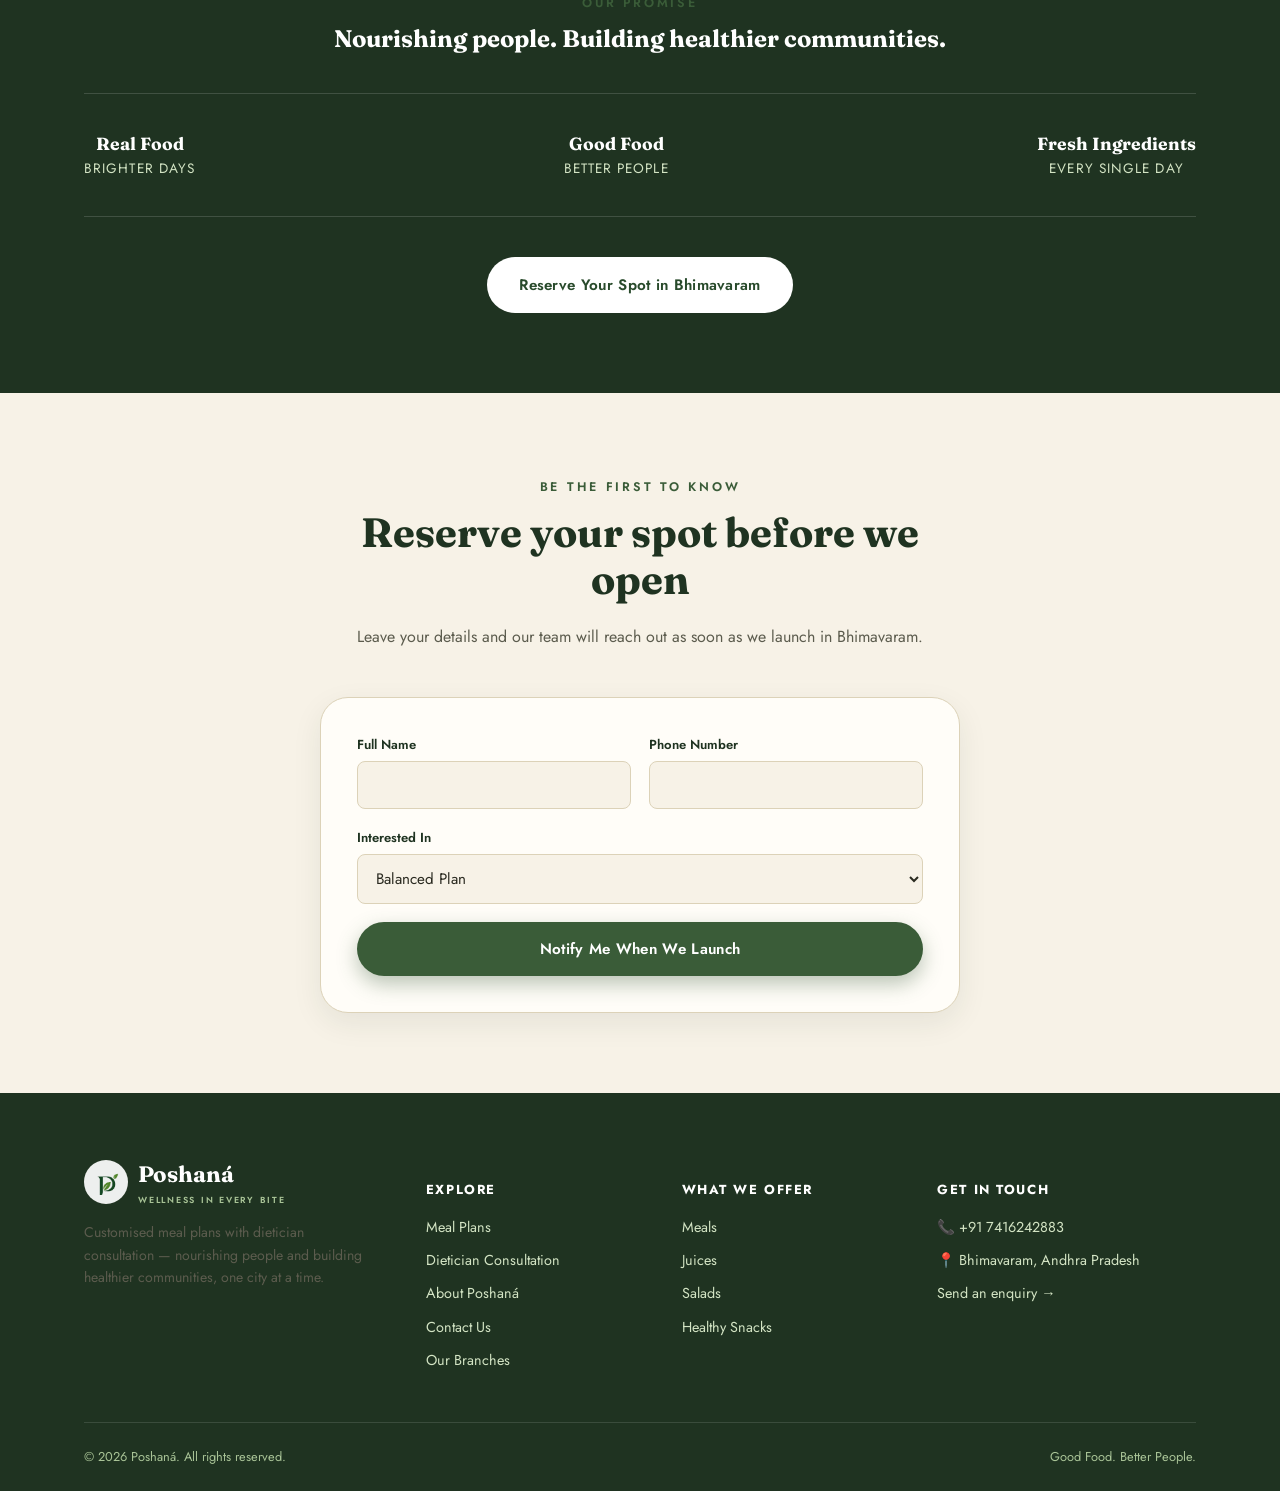
==== commit f18097bf: "Add Our Branches page fed from Firestore New /branches collection (city, email, contactNumber, locat" ====
--- a/index.html
+++ b/index.html
@@ -25,6 +25,7 @@
       <li><a href="dietician.html">Dietician Consultation</a></li>
       <li><a href="about.html">About</a></li>
       <li><a href="contact.html">Contact</a></li>
+      <li><a href="branches.html">Our Branches</a></li>
       <li class="nav-links-mobile"><a href="tel:+917416242883">📞 +91 7416242883</a></li>
       <li class="nav-links-mobile"><a href="contact.html#enquire" class="btn btn-primary btn-block">Enquire Now</a></li>
     </ul>
@@ -257,6 +258,7 @@
           <li><a href="dietician.html">Dietician Consultation</a></li>
           <li><a href="about.html">About Poshaná</a></li>
           <li><a href="contact.html">Contact Us</a></li>
+          <li><a href="branches.html">Our Branches</a></li>
         </ul>
       </div>
       <div class="footer-col">
--- a/css/styles.css
+++ b/css/styles.css
@@ -186,7 +186,7 @@
 .nav-links {
   display: flex;
   align-items: center;
-  gap: 30px;
+  gap: 22px;
 }
 .nav-links a {
   font-size: 0.92rem;
@@ -195,6 +195,7 @@
   color: var(--text);
   position: relative;
   padding: 6px 0;
+  white-space: nowrap;
 }
 .nav-links a:hover, .nav-links a.active { color: var(--green-700); }
 .nav-links a.active::after {
@@ -663,6 +664,57 @@
 .faq-item.open .faq-a { max-height: 240px; padding-bottom: 20px; }
 .faq-a p { margin: 0; font-size: 0.92rem; }
 
+/* ============ Branches ============ */
+.branch-card {
+  background: var(--paper);
+  border: 1px solid var(--border);
+  border-radius: var(--radius-lg);
+  padding: 32px;
+  box-shadow: var(--shadow);
+}
+.branch-card-top {
+  display: flex;
+  align-items: flex-start;
+  justify-content: space-between;
+  gap: 12px;
+  margin-bottom: 18px;
+}
+.branch-city {
+  font-family: var(--font-display);
+  font-size: 1.5rem;
+  color: var(--green-900);
+  margin: 0;
+}
+.branch-status {
+  display: inline-block;
+  background: var(--green-700);
+  color: #fff;
+  font-size: 0.72rem;
+  font-weight: 700;
+  letter-spacing: 0.06em;
+  text-transform: uppercase;
+  padding: 6px 14px;
+  border-radius: 999px;
+  white-space: nowrap;
+}
+.branch-info-row {
+  display: flex;
+  align-items: center;
+  gap: 10px;
+  padding: 10px 0;
+  border-top: 1px solid var(--border);
+  font-size: 0.92rem;
+}
+.branch-info-row:first-of-type { border-top: none; }
+.branch-info-row a { color: var(--green-800); font-weight: 600; }
+.branch-info-row a:hover { color: var(--green-700); }
+.branch-empty, .branch-loading {
+  text-align: center;
+  padding: 48px 20px;
+  color: var(--text-muted);
+  font-size: 0.95rem;
+}
+
 /* ============ Utility ============ */
 .text-center { text-align: center; }
 .mt-0 { margin-top: 0; }
@@ -687,7 +739,7 @@
 
 .nav-links-mobile { display: none; }
 
-@media (max-width: 720px) {
+@media (max-width: 960px) {
   .nav-links, .nav-phone-text { display: none; }
   .nav-cta .btn-primary { display: none; }
   .nav-links.open {
@@ -702,6 +754,9 @@
   }
   .nav-links-mobile { display: block; }
   .nav-toggle { display: flex; }
+}
+
+@media (max-width: 720px) {
   .grid-3, .grid-4, .grid-2 { grid-template-columns: 1fr; }
   .feature-strip { grid-template-columns: 1fr 1fr; }
   .form-row { grid-template-columns: 1fr; }
